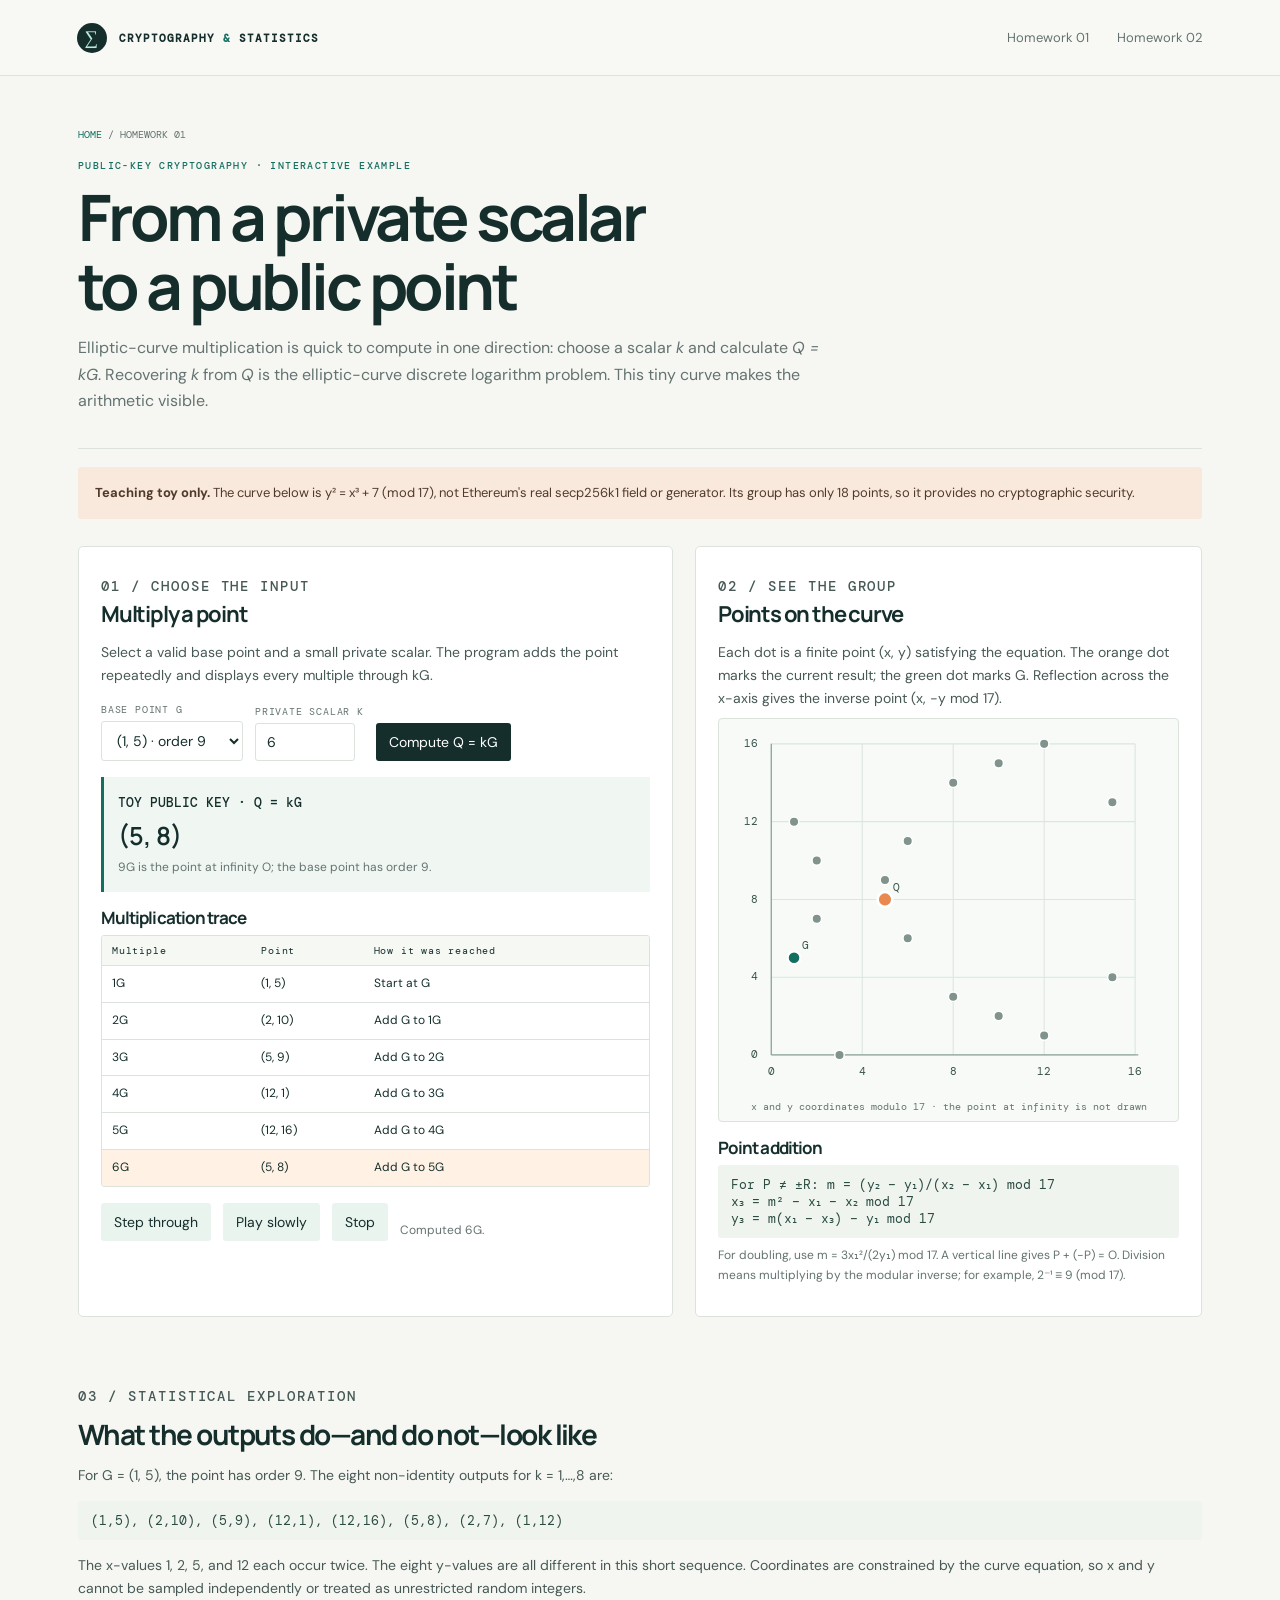
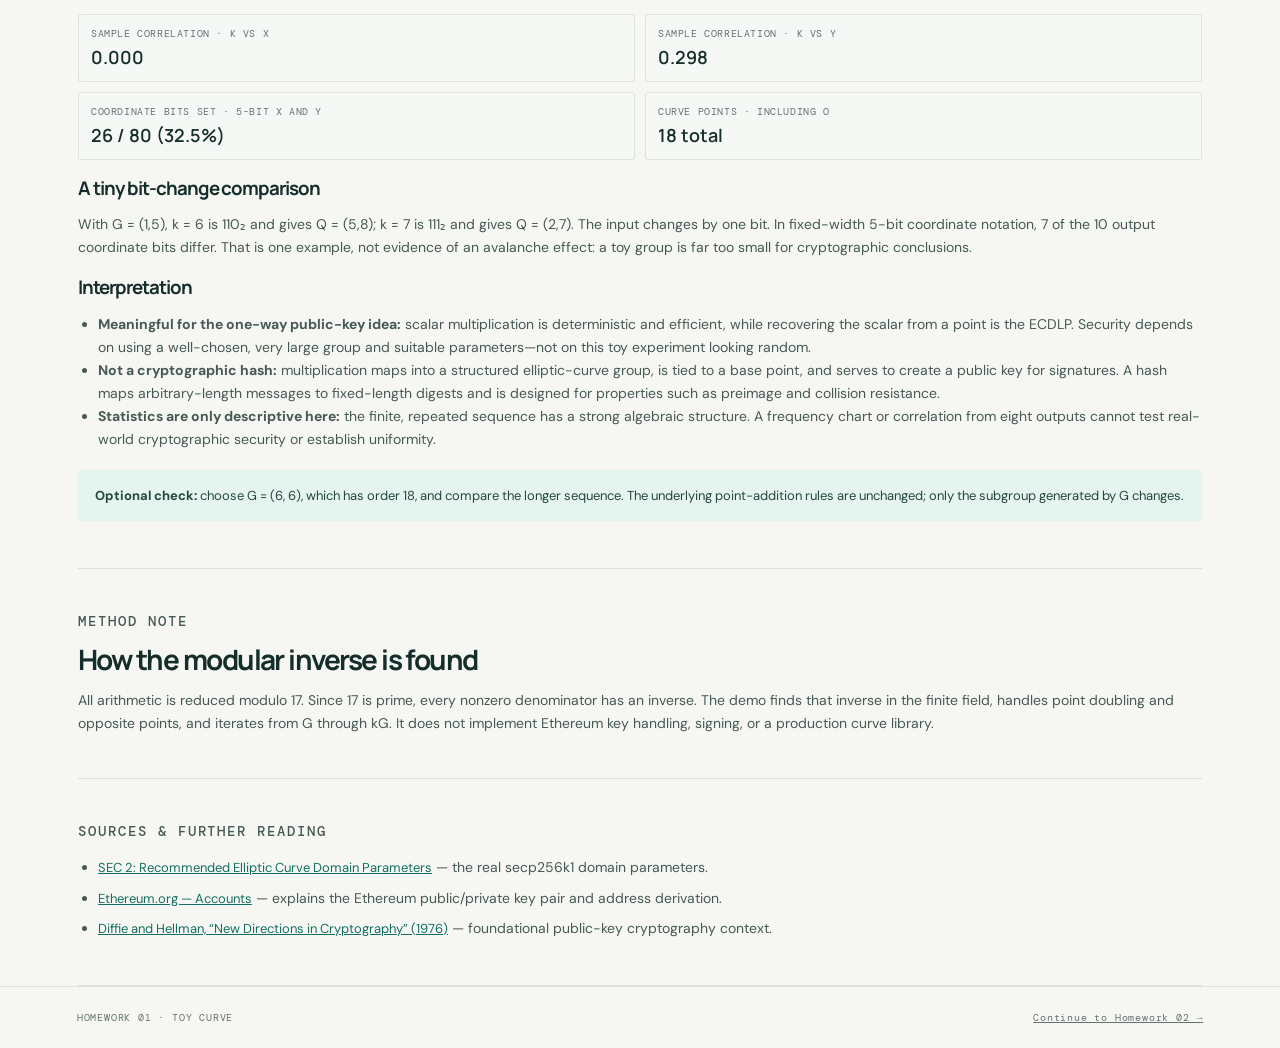
==== homework-1.html @ 8dbc4e48 "Add files via upload" ====
<!doctype html>
<html lang="en">
<head>
  <meta charset="utf-8"><meta name="viewport" content="width=device-width, initial-scale=1">
  <meta name="description" content="Interactive toy-curve elliptic scalar multiplication and a small statistical exploration.">
  <title>Homework 01 — Private Scalar to Public Point</title><link rel="stylesheet" href="styles.css">
</head>
<body>
  <header class="site-header"><a class="brand" href="index.html"><span class="brand-mark">∑</span><span>CRYPTOGRAPHY <i>&</i> STATISTICS</span></a><nav aria-label="Homework navigation"><a href="homework-1.html">Homework 01</a><a href="homework-2.html">Homework 02</a></nav></header>
  <main>
    <section class="page-intro"><div class="crumb"><a href="index.html">HOME</a> / HOMEWORK 01</div><p class="eyebrow">PUBLIC-KEY CRYPTOGRAPHY · INTERACTIVE EXAMPLE</p><h1>From a private scalar<br>to a public point</h1><p class="lead">Elliptic-curve multiplication is quick to compute in one direction: choose a scalar <em>k</em> and calculate <em>Q = kG</em>. Recovering <em>k</em> from <em>Q</em> is the elliptic-curve discrete logarithm problem. This tiny curve makes the arithmetic visible.</p></section>
    <div class="callout"><strong>Teaching toy only.</strong> The curve below is y² = x³ + 7 (mod 17), not Ethereum's real secp256k1 field or generator. Its group has only 18 points, so it provides no cryptographic security.</div>
    <section class="two-col" aria-label="Interactive elliptic-curve multiplication">
      <div class="panel"><p class="kicker">01 / CHOOSE THE INPUT</p><h2>Multiply a point</h2><p>Select a valid base point and a small private scalar. The program adds the point repeatedly and displays every multiple through kG.</p>
        <div class="controls"><div class="field"><label for="basepoint">Base point G</label><select id="basepoint"><option value="1,5" selected>(1, 5) · order 9</option><option value="6,6">(6, 6) · order 18</option></select></div><div class="field"><label for="scalar">Private scalar k</label><input id="scalar" type="number" min="1" max="17" value="6" inputmode="numeric"></div><button class="button-small" id="compute">Compute Q = kG</button></div>
        <div class="result-box" aria-live="polite"><strong>TOY PUBLIC KEY · Q = kG</strong><span class="big" id="publicKey">(5, 8)</span><span class="small-note" id="orderNote">For this base point, 9G is the point at infinity O.</span></div>
        <h3>Multiplication trace</h3><div class="table-wrap"><table class="data-table"><thead><tr><th>Multiple</th><th>Point</th><th>How it was reached</th></tr></thead><tbody id="trace"></tbody></table></div>
        <div class="controls"><button class="button-small secondary" id="step">Step through</button><button class="button-small secondary" id="play">Play slowly</button><button class="button-small secondary" id="stop" disabled>Stop</button><span class="small-note" id="animationStatus" aria-live="polite">Ready.</span></div>
      </div>
      <div class="panel"><p class="kicker">02 / SEE THE GROUP</p><h2>Points on the curve</h2><p>Each dot is a finite point (x, y) satisfying the equation. The orange dot marks the current result; the green dot marks G. Reflection across the x-axis gives the inverse point (x, −y mod 17).</p><div class="curve-wrap"><svg id="curvePlot" viewBox="0 0 420 350" role="img" aria-label="Scatter plot of points on the toy elliptic curve"></svg><div class="curve-caption">x and y coordinates modulo 17 · the point at infinity is not drawn</div></div><h3>Point addition</h3><div class="formula">For P ≠ ±R: m = (y₂ − y₁)/(x₂ − x₁) mod 17<br>x₃ = m² − x₁ − x₂ mod 17<br>y₃ = m(x₁ − x₃) − y₁ mod 17</div><p class="small-note">For doubling, use m = 3x₁²/(2y₁) mod 17. A vertical line gives P + (−P) = O. Division means multiplying by the modular inverse; for example, 2⁻¹ ≡ 9 (mod 17).</p></div>
    </section>
    <section class="section"><p class="kicker">03 / STATISTICAL EXPLORATION</p><h2>What the outputs do—and do not—look like</h2><p>For G = (1, 5), the point has order 9. The eight non-identity outputs for k = 1,…,8 are:</p><div class="formula">(1,5), (2,10), (5,9), (12,1), (12,16), (5,8), (2,7), (1,12)</div><p>The x-values 1, 2, 5, and 12 each occur twice. The eight y-values are all different in this short sequence. Coordinates are constrained by the curve equation, so x and y cannot be sampled independently or treated as unrestricted random integers.</p>
      <div class="stat-grid"><div class="stat-card"><span>Sample correlation · k vs x</span><strong>0.000</strong></div><div class="stat-card"><span>Sample correlation · k vs y</span><strong>0.298</strong></div><div class="stat-card"><span>Coordinate bits set · 5-bit x and y</span><strong>26 / 80 (32.5%)</strong></div><div class="stat-card"><span>Curve points · including O</span><strong>18 total</strong></div></div>
      <h3>A tiny bit-change comparison</h3><p>With G = (1,5), k = 6 is 110₂ and gives Q = (5,8); k = 7 is 111₂ and gives Q = (2,7). The input changes by one bit. In fixed-width 5-bit coordinate notation, 7 of the 10 output coordinate bits differ. That is one example, not evidence of an avalanche effect: a toy group is far too small for cryptographic conclusions.</p>
      <h3>Interpretation</h3><ul><li><strong>Meaningful for the one-way public-key idea:</strong> scalar multiplication is deterministic and efficient, while recovering the scalar from a point is the ECDLP. Security depends on using a well-chosen, very large group and suitable parameters—not on this toy experiment looking random.</li><li><strong>Not a cryptographic hash:</strong> multiplication maps into a structured elliptic-curve group, is tied to a base point, and serves to create a public key for signatures. A hash maps arbitrary-length messages to fixed-length digests and is designed for properties such as preimage and collision resistance.</li><li><strong>Statistics are only descriptive here:</strong> the finite, repeated sequence has a strong algebraic structure. A frequency chart or correlation from eight outputs cannot test real-world cryptographic security or establish uniformity.</li></ul>
      <div class="callout teal"><strong>Optional check:</strong> choose G = (6, 6), which has order 18, and compare the longer sequence. The underlying point-addition rules are unchanged; only the subgroup generated by G changes.</div>
    </section>
    <section class="section"><p class="kicker">METHOD NOTE</p><h2>How the modular inverse is found</h2><p>All arithmetic is reduced modulo 17. Since 17 is prime, every nonzero denominator has an inverse. The demo finds that inverse in the finite field, handles point doubling and opposite points, and iterates from G through kG. It does not implement Ethereum key handling, signing, or a production curve library.</p></section>
    <section class="section source-list"><p class="kicker">SOURCES & FURTHER READING</p><ul><li><a href="https://www.secg.org/sec2-v2.pdf" target="_blank" rel="noreferrer">SEC 2: Recommended Elliptic Curve Domain Parameters</a> — the real secp256k1 domain parameters.</li><li><a href="https://ethereum.org/en/developers/docs/accounts/" target="_blank" rel="noreferrer">Ethereum.org — Accounts</a> — explains the Ethereum public/private key pair and address derivation.</li><li><a href="https://doi.org/10.1145/359340.359342" target="_blank" rel="noreferrer">Diffie and Hellman, “New Directions in Cryptography” (1976)</a> — foundational public-key cryptography context.</li></ul></section>
  </main>
  <footer><span>HOMEWORK 01 · TOY CURVE</span><a href="homework-2.html">Continue to Homework 02 →</a></footer>
  <script src="homework-1.js"></script>
</body>
</html>
---- styles.css ----
@import url('https://fonts.googleapis.com/css2?family=DM+Mono:wght@400;500&family=DM+Sans:wght@400;500;600;700&family=Manrope:wght@400;500;600;700;800&display=swap');
:root{--ink:#152e2c;--muted:#647371;--paper:#f6f7f2;--white:#fff;--line:#dce3dc;--teal:#b9ece0;--teal-deep:#156f61;--orange:#f4b889;--plum:#b0a2cc;--mono:'DM Mono',monospace;--sans:'DM Sans',sans-serif;--display:'Manrope',sans-serif}*{box-sizing:border-box}html{scroll-behavior:smooth}body{margin:0;background:var(--paper);color:var(--ink);font:16px/1.65 var(--sans)}a{color:inherit}.site-header{height:76px;padding:0 clamp(22px,6vw,92px);display:flex;align-items:center;justify-content:space-between;border-bottom:1px solid var(--line);background:#f8f9f5}.brand{text-decoration:none;display:flex;gap:12px;align-items:center;font:600 11px var(--mono);letter-spacing:.09em}.brand i{color:var(--teal-deep);font-style:normal}.brand-mark{display:grid;place-items:center;background:var(--ink);color:var(--teal);width:30px;height:30px;border-radius:50%;font:500 19px Georgia}.site-header nav{display:flex;gap:28px}.site-header nav a,.text-link{font-size:13px;text-decoration:none;color:var(--muted)}.site-header nav a:hover,.text-link:hover{color:var(--teal-deep)}main{max-width:1180px;margin:0 auto;padding:0 28px}.hero{position:relative;min-height:480px;display:grid;grid-template-columns:1fr .9fr;align-items:center;gap:32px;padding:70px 0 65px}.eyebrow,.card-number,.kicker,.micro-label{font:500 10px var(--mono);letter-spacing:.14em;color:var(--teal-deep)}h1,h2,h3{font-family:var(--display);letter-spacing:-.055em;line-height:1.08;margin:0}h1{font-size:clamp(50px,7vw,84px);font-weight:700}.hero h1 span{color:var(--teal-deep)}.lead{max-width:590px;color:var(--muted);font-size:18px;margin:23px 0 30px}.hero-links{display:flex;align-items:center;gap:22px}.button{display:inline-flex;align-items:center;gap:16px;padding:13px 18px;text-decoration:none;font-size:13px;font-weight:600}.button-dark{background:var(--ink);color:white;border-radius:3px}.button-dark span{font-size:17px;color:var(--teal)}.hero-art{height:340px;position:relative;display:grid;place-items:center}.orbit{position:absolute;border:1px solid #afc7be;border-radius:50%;transform:rotate(-28deg)}.orbit-a{width:325px;height:145px}.orbit-b{width:325px;height:145px;transform:rotate(32deg)}.orbit-c{width:240px;height:240px;border-color:#e1b793}.hero-art:before{content:'';position:absolute;width:190px;height:190px;border-radius:50%;background:#e2f4ed}.hero-art:after{content:'';position:absolute;width:100px;height:100px;border-radius:50%;background:var(--ink)}.art-dot{position:absolute;z-index:2;width:13px;height:13px;border-radius:50%;background:var(--orange);border:3px solid var(--paper)}.dot-one{top:45px;left:56%}.dot-two{bottom:67px;left:21%;background:var(--teal-deep)}.dot-three{right:12%;top:57%;background:var(--plum)}.art-label{position:absolute;z-index:3;font:11px var(--mono);background:var(--paper);padding:2px 6px}.label-one{top:40px;left:28%}.label-two{right:8%;top:25%}.label-three{bottom:20px;right:26%}.home-cards{display:grid;grid-template-columns:1fr 1fr;gap:18px}.home-card{display:block;padding:28px 30px 25px;min-height:258px;text-decoration:none;border-radius:5px;transition:transform .2s}.home-card:hover{transform:translateY(-3px)}.card-teal{background:var(--teal)}.card-orange{background:#f9dfca}.home-card h2{font-size:30px;margin:24px 0 13px}.home-card p{max-width:490px;color:#425955;font-size:14px;margin:0 0 18px}.home-card .card-cta{font-size:12px;font-weight:700}.card-cta b{margin-left:9px}.closing-note{display:flex;align-items:center;gap:13px;padding:23px 0;color:var(--muted);font-size:12px}.note-icon{font-size:17px;color:var(--teal-deep)}footer{border-top:1px solid var(--line);display:flex;justify-content:space-between;padding:24px clamp(22px,6vw,92px);font:10px var(--mono);letter-spacing:.08em;color:var(--muted)}
.page-intro{padding:52px 0 34px;border-bottom:1px solid var(--line)}.page-intro h1{font-size:clamp(38px,5.6vw,64px);margin:10px 0 15px}.page-intro .lead{margin:0;max-width:760px;font-size:16px}.crumb{font:10px var(--mono);color:var(--muted);margin-bottom:18px}.crumb a{color:var(--teal-deep);text-decoration:none}.two-col{display:grid;grid-template-columns:minmax(0,1.08fr) minmax(300px,.92fr);gap:22px;margin:27px 0}.panel{background:var(--white);border:1px solid var(--line);border-radius:5px;padding:22px}.panel h2{font-size:22px;margin:2px 0 14px}.panel h3{font-size:17px;margin:17px 0 8px}.panel p{margin:8px 0;color:#475956;font-size:14px}.controls{display:flex;flex-wrap:wrap;align-items:end;gap:12px;margin:16px 0}.field{display:grid;gap:5px}.field label{font:10px var(--mono);letter-spacing:.08em;text-transform:uppercase;color:var(--muted)}input,select,button{font:14px var(--sans)}input,select{border:1px solid var(--line);background:#fff;padding:9px 11px;border-radius:3px;color:var(--ink)}input[type=number]{width:100px}.button-small{border:0;border-radius:3px;padding:10px 13px;background:var(--ink);color:white;cursor:pointer}.button-small.secondary{background:#e9f4ef;color:var(--ink)}.result-box{background:#f0f7f3;border-left:3px solid var(--teal-deep);padding:12px 14px;margin:14px 0}.result-box strong{font:500 13px var(--mono)}.result-box .big{display:block;font:600 25px var(--display);margin-top:3px}.curve-wrap{background:#f7faf6;border:1px solid var(--line);border-radius:4px;padding:8px}.curve-wrap svg{display:block;width:100%;height:auto}.curve-grid{stroke:#dce5de;stroke-width:1}.curve-axis{stroke:#8da39b;stroke-width:1.2}.curve-point{fill:#81938d;stroke:#fff;stroke-width:1.4}.curve-base{fill:var(--teal-deep);stroke:white;stroke-width:2}.curve-current{fill:#e98950;stroke:white;stroke-width:2.5}.curve-label{font:10px var(--mono);fill:#38524c}.curve-caption{font:10px var(--mono);color:var(--muted);text-align:center;padding:4px 0 0}.table-wrap{overflow:auto;max-height:260px;border:1px solid var(--line);border-radius:3px}.data-table{width:100%;border-collapse:collapse;font-size:12px}.data-table th,.data-table td{text-align:left;padding:8px 10px;border-bottom:1px solid var(--line);white-space:nowrap}.data-table th{font:10px var(--mono);letter-spacing:.08em;background:#f6f8f4;position:sticky;top:0}.data-table tr:last-child td{border-bottom:0}.data-table tr.active td{background:#fff1e4}.stat-grid{display:grid;grid-template-columns:repeat(2,minmax(0,1fr));gap:10px}.stat-card{background:#f5f8f4;border:1px solid var(--line);padding:12px;border-radius:3px}.stat-card span{display:block;color:var(--muted);font:10px var(--mono);text-transform:uppercase;letter-spacing:.06em}.stat-card strong{display:block;font:600 18px var(--display);margin-top:5px}.callout{padding:15px 17px;background:#f9e9dc;border-radius:3px;margin:18px 0;color:#513a2b;font-size:13px}.callout.teal{background:#e5f4ee;color:#24483e}.section{padding:29px 0;border-bottom:1px solid var(--line)}.section h2{font-size:28px;margin:0 0 15px}.section h3{margin:18px 0 7px}.section p,.section li{font-size:14px;color:#475956}.section ul{padding-left:20px}.formula{font:13px var(--mono);padding:11px 13px;background:#eff4ef;border-radius:3px;overflow-wrap:anywhere;color:#294b41}.timeline{display:grid;grid-template-columns:repeat(4,1fr);gap:12px;margin-top:17px}.time-item{padding:13px;border-top:2px solid var(--teal-deep);background:#fff}.time-item b{font:500 11px var(--mono);color:var(--teal-deep)}.time-item p{font-size:12px;margin:5px 0 0}.pipeline{display:flex;flex-wrap:wrap;align-items:stretch;gap:7px;margin:19px 0}.pipe-step{min-width:105px;flex:1;padding:12px;background:#eaf4ef;border-radius:3px}.pipe-step:nth-child(4n+2){background:#f8e7d9}.pipe-step b{display:block;font-size:12px}.pipe-step small{display:block;color:var(--muted);font-size:10px;margin-top:3px}.pipe-arrow{align-self:center;color:#8b9d96}.source-list a{font-size:13px;color:var(--teal-deep);overflow-wrap:anywhere}.source-list li{margin:7px 0}.small-note{font-size:12px!important;color:var(--muted)!important}.tag{display:inline-block;padding:4px 8px;background:#ebf2ed;border-radius:20px;font:10px var(--mono);color:var(--teal-deep);margin-right:5px}.visually-hidden{position:absolute;width:1px;height:1px;padding:0;margin:-1px;overflow:hidden;clip:rect(0,0,0,0);white-space:nowrap;border:0}
@media(max-width:760px){.site-header{height:auto;min-height:66px;padding:13px 18px}.site-header nav{gap:12px}.brand{font-size:9px;gap:7px}.hero{grid-template-columns:1fr;padding:47px 0 28px;gap:0}.hero-art{height:220px;grid-row:1;margin-bottom:6px}.hero-art:before{width:130px;height:130px}.hero-art:after{width:66px;height:66px}.orbit-a,.orbit-b{width:260px;height:112px}.orbit-c{width:190px;height:190px}.home-cards,.two-col{grid-template-columns:1fr}.home-card{min-height:unset}.timeline{grid-template-columns:repeat(2,1fr)}footer{gap:10px;flex-wrap:wrap}main{padding:0 18px}.page-intro{padding-top:36px}.stat-grid{grid-template-columns:1fr 1fr}}
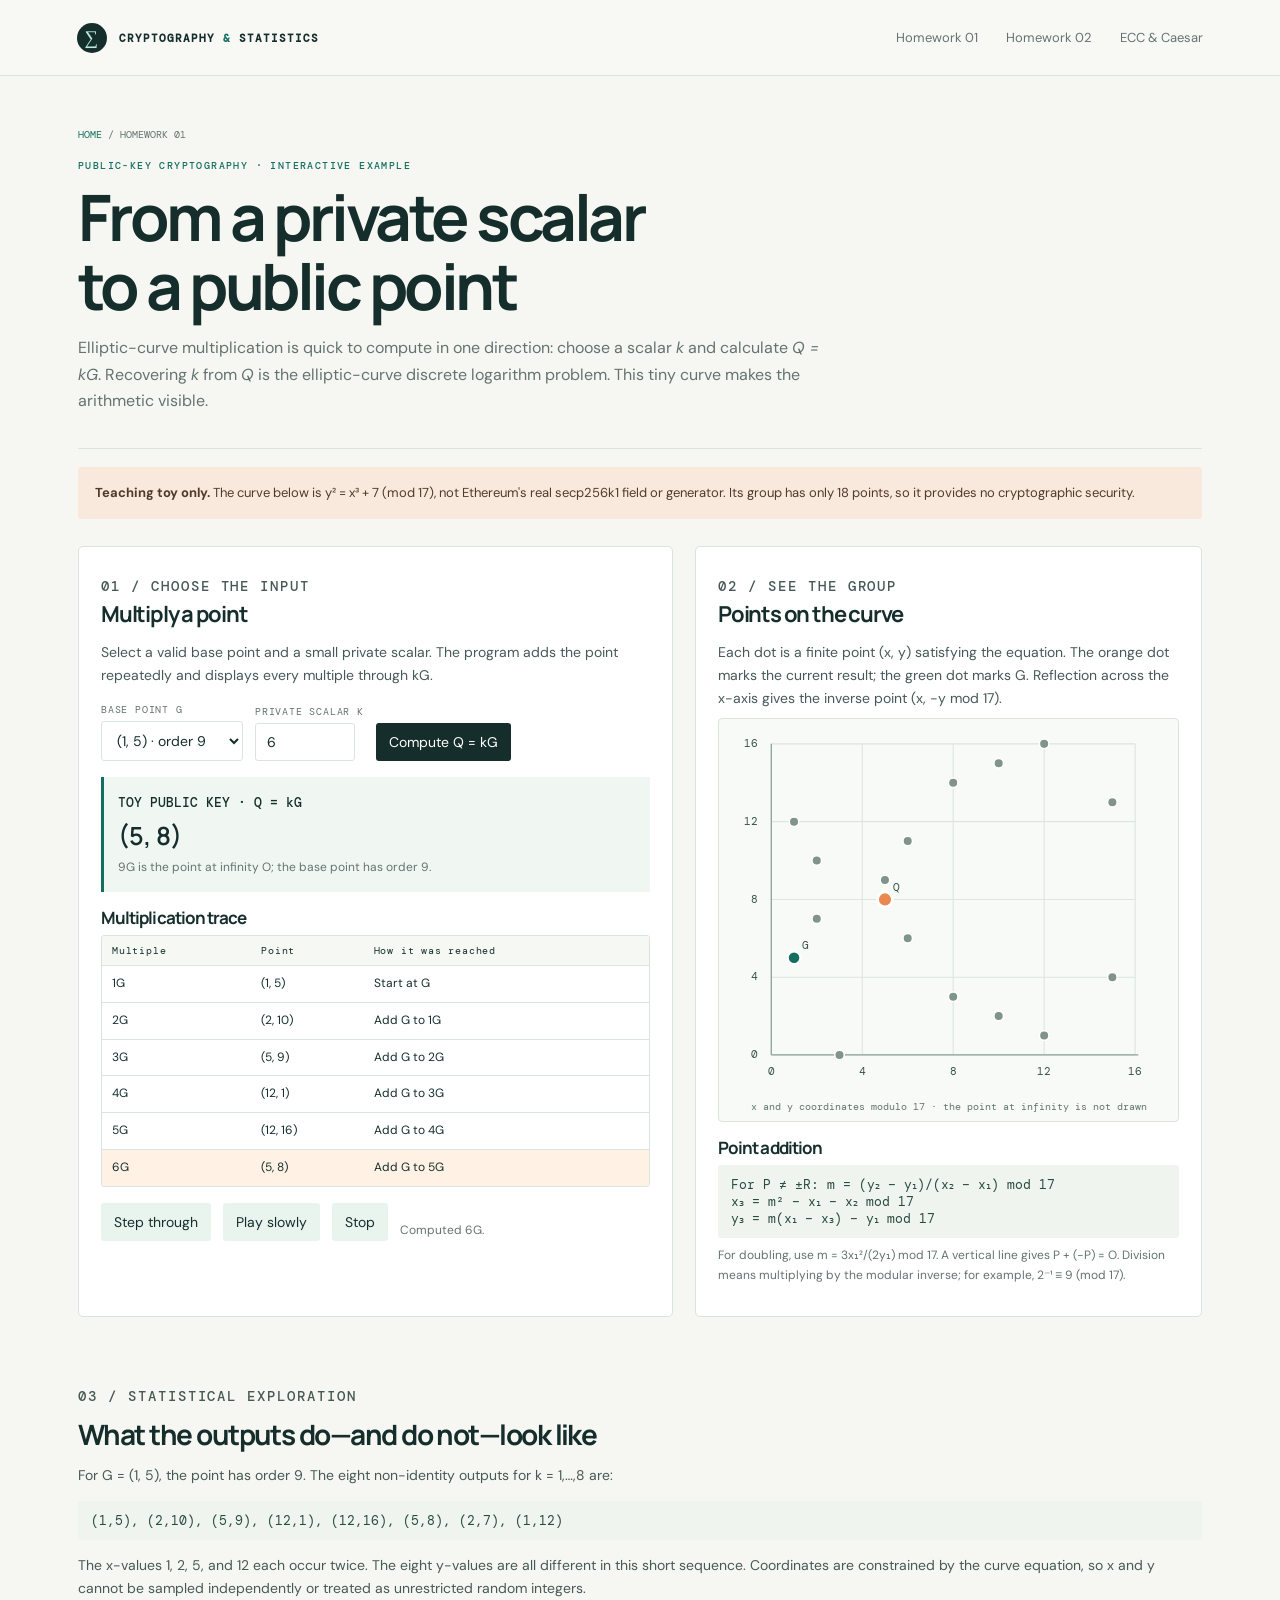
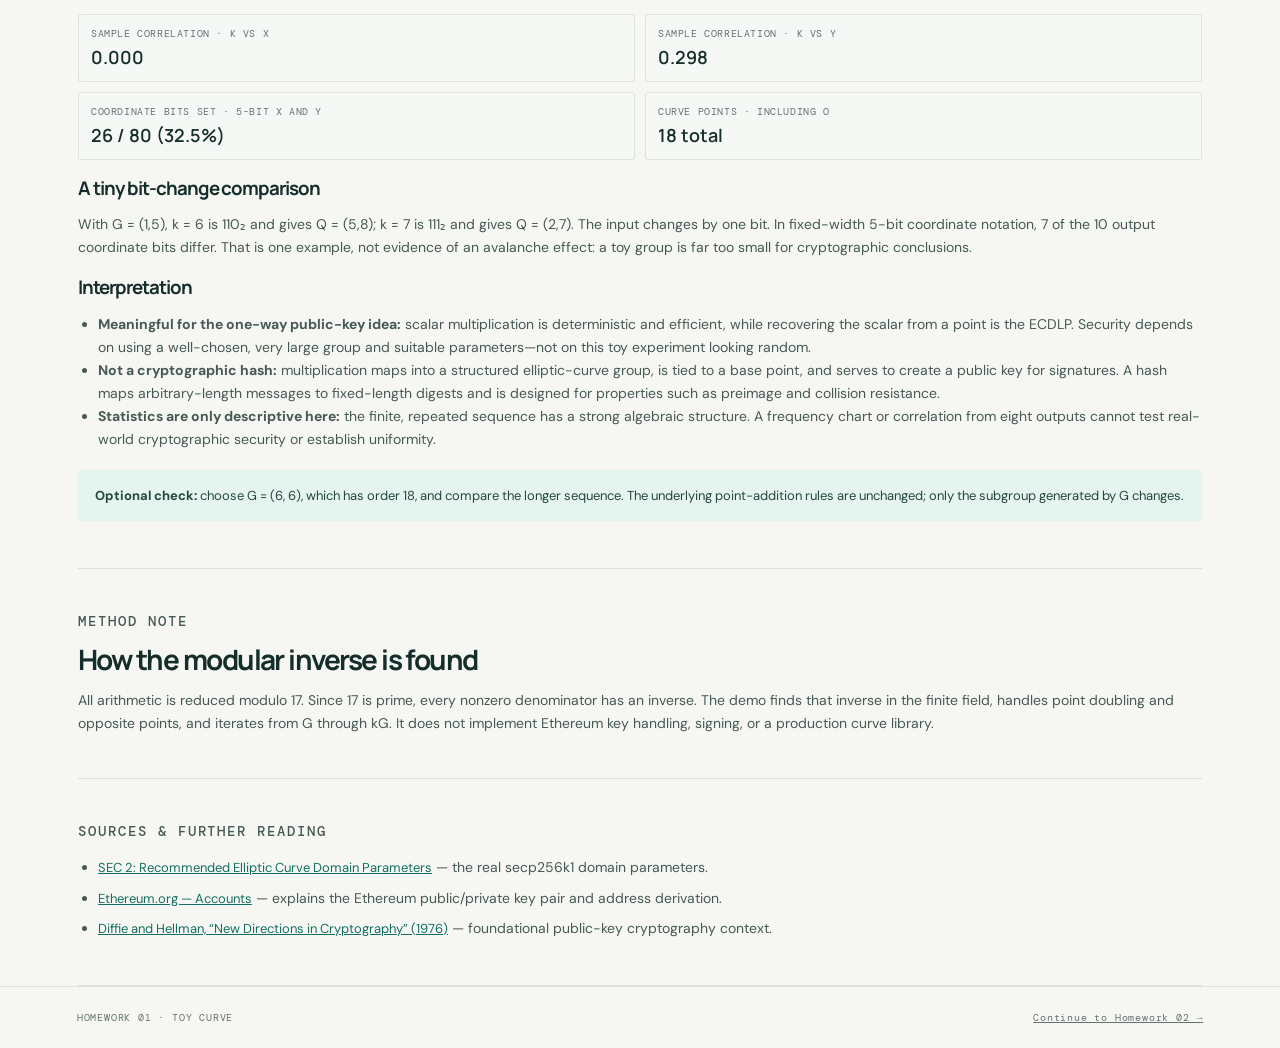
==== commit 291eefc8: "Add Homework 3 cryptanalysis lab" ====
--- a/homework-1.html
+++ b/homework-1.html
@@ -6,7 +6,7 @@
   <title>Homework 01 — Private Scalar to Public Point</title><link rel="stylesheet" href="styles.css">
 </head>
 <body>
-  <header class="site-header"><a class="brand" href="index.html"><span class="brand-mark">∑</span><span>CRYPTOGRAPHY <i>&</i> STATISTICS</span></a><nav aria-label="Homework navigation"><a href="homework-1.html">Homework 01</a><a href="homework-2.html">Homework 02</a></nav></header>
+  <header class="site-header"><a class="brand" href="index.html"><span class="brand-mark">∑</span><span>CRYPTOGRAPHY <i>&</i> STATISTICS</span></a><nav aria-label="Homework navigation"><a href="homework-1.html">Homework 01</a><a href="homework-2.html">Homework 02</a><a href="homework-3.html">ECC &amp; Caesar</a></nav></header>
   <main>
     <section class="page-intro"><div class="crumb"><a href="index.html">HOME</a> / HOMEWORK 01</div><p class="eyebrow">PUBLIC-KEY CRYPTOGRAPHY · INTERACTIVE EXAMPLE</p><h1>From a private scalar<br>to a public point</h1><p class="lead">Elliptic-curve multiplication is quick to compute in one direction: choose a scalar <em>k</em> and calculate <em>Q = kG</em>. Recovering <em>k</em> from <em>Q</em> is the elliptic-curve discrete logarithm problem. This tiny curve makes the arithmetic visible.</p></section>
     <div class="callout"><strong>Teaching toy only.</strong> The curve below is y² = x³ + 7 (mod 17), not Ethereum's real secp256k1 field or generator. Its group has only 18 points, so it provides no cryptographic security.</div>
--- a/styles.css
+++ b/styles.css
@@ -2,3 +2,6 @@
 :root{--ink:#152e2c;--muted:#647371;--paper:#f6f7f2;--white:#fff;--line:#dce3dc;--teal:#b9ece0;--teal-deep:#156f61;--orange:#f4b889;--plum:#b0a2cc;--mono:'DM Mono',monospace;--sans:'DM Sans',sans-serif;--display:'Manrope',sans-serif}*{box-sizing:border-box}html{scroll-behavior:smooth}body{margin:0;background:var(--paper);color:var(--ink);font:16px/1.65 var(--sans)}a{color:inherit}.site-header{height:76px;padding:0 clamp(22px,6vw,92px);display:flex;align-items:center;justify-content:space-between;border-bottom:1px solid var(--line);background:#f8f9f5}.brand{text-decoration:none;display:flex;gap:12px;align-items:center;font:600 11px var(--mono);letter-spacing:.09em}.brand i{color:var(--teal-deep);font-style:normal}.brand-mark{display:grid;place-items:center;background:var(--ink);color:var(--teal);width:30px;height:30px;border-radius:50%;font:500 19px Georgia}.site-header nav{display:flex;gap:28px}.site-header nav a,.text-link{font-size:13px;text-decoration:none;color:var(--muted)}.site-header nav a:hover,.text-link:hover{color:var(--teal-deep)}main{max-width:1180px;margin:0 auto;padding:0 28px}.hero{position:relative;min-height:480px;display:grid;grid-template-columns:1fr .9fr;align-items:center;gap:32px;padding:70px 0 65px}.eyebrow,.card-number,.kicker,.micro-label{font:500 10px var(--mono);letter-spacing:.14em;color:var(--teal-deep)}h1,h2,h3{font-family:var(--display);letter-spacing:-.055em;line-height:1.08;margin:0}h1{font-size:clamp(50px,7vw,84px);font-weight:700}.hero h1 span{color:var(--teal-deep)}.lead{max-width:590px;color:var(--muted);font-size:18px;margin:23px 0 30px}.hero-links{display:flex;align-items:center;gap:22px}.button{display:inline-flex;align-items:center;gap:16px;padding:13px 18px;text-decoration:none;font-size:13px;font-weight:600}.button-dark{background:var(--ink);color:white;border-radius:3px}.button-dark span{font-size:17px;color:var(--teal)}.hero-art{height:340px;position:relative;display:grid;place-items:center}.orbit{position:absolute;border:1px solid #afc7be;border-radius:50%;transform:rotate(-28deg)}.orbit-a{width:325px;height:145px}.orbit-b{width:325px;height:145px;transform:rotate(32deg)}.orbit-c{width:240px;height:240px;border-color:#e1b793}.hero-art:before{content:'';position:absolute;width:190px;height:190px;border-radius:50%;background:#e2f4ed}.hero-art:after{content:'';position:absolute;width:100px;height:100px;border-radius:50%;background:var(--ink)}.art-dot{position:absolute;z-index:2;width:13px;height:13px;border-radius:50%;background:var(--orange);border:3px solid var(--paper)}.dot-one{top:45px;left:56%}.dot-two{bottom:67px;left:21%;background:var(--teal-deep)}.dot-three{right:12%;top:57%;background:var(--plum)}.art-label{position:absolute;z-index:3;font:11px var(--mono);background:var(--paper);padding:2px 6px}.label-one{top:40px;left:28%}.label-two{right:8%;top:25%}.label-three{bottom:20px;right:26%}.home-cards{display:grid;grid-template-columns:1fr 1fr;gap:18px}.home-card{display:block;padding:28px 30px 25px;min-height:258px;text-decoration:none;border-radius:5px;transition:transform .2s}.home-card:hover{transform:translateY(-3px)}.card-teal{background:var(--teal)}.card-orange{background:#f9dfca}.home-card h2{font-size:30px;margin:24px 0 13px}.home-card p{max-width:490px;color:#425955;font-size:14px;margin:0 0 18px}.home-card .card-cta{font-size:12px;font-weight:700}.card-cta b{margin-left:9px}.closing-note{display:flex;align-items:center;gap:13px;padding:23px 0;color:var(--muted);font-size:12px}.note-icon{font-size:17px;color:var(--teal-deep)}footer{border-top:1px solid var(--line);display:flex;justify-content:space-between;padding:24px clamp(22px,6vw,92px);font:10px var(--mono);letter-spacing:.08em;color:var(--muted)}
 .page-intro{padding:52px 0 34px;border-bottom:1px solid var(--line)}.page-intro h1{font-size:clamp(38px,5.6vw,64px);margin:10px 0 15px}.page-intro .lead{margin:0;max-width:760px;font-size:16px}.crumb{font:10px var(--mono);color:var(--muted);margin-bottom:18px}.crumb a{color:var(--teal-deep);text-decoration:none}.two-col{display:grid;grid-template-columns:minmax(0,1.08fr) minmax(300px,.92fr);gap:22px;margin:27px 0}.panel{background:var(--white);border:1px solid var(--line);border-radius:5px;padding:22px}.panel h2{font-size:22px;margin:2px 0 14px}.panel h3{font-size:17px;margin:17px 0 8px}.panel p{margin:8px 0;color:#475956;font-size:14px}.controls{display:flex;flex-wrap:wrap;align-items:end;gap:12px;margin:16px 0}.field{display:grid;gap:5px}.field label{font:10px var(--mono);letter-spacing:.08em;text-transform:uppercase;color:var(--muted)}input,select,button{font:14px var(--sans)}input,select{border:1px solid var(--line);background:#fff;padding:9px 11px;border-radius:3px;color:var(--ink)}input[type=number]{width:100px}.button-small{border:0;border-radius:3px;padding:10px 13px;background:var(--ink);color:white;cursor:pointer}.button-small.secondary{background:#e9f4ef;color:var(--ink)}.result-box{background:#f0f7f3;border-left:3px solid var(--teal-deep);padding:12px 14px;margin:14px 0}.result-box strong{font:500 13px var(--mono)}.result-box .big{display:block;font:600 25px var(--display);margin-top:3px}.curve-wrap{background:#f7faf6;border:1px solid var(--line);border-radius:4px;padding:8px}.curve-wrap svg{display:block;width:100%;height:auto}.curve-grid{stroke:#dce5de;stroke-width:1}.curve-axis{stroke:#8da39b;stroke-width:1.2}.curve-point{fill:#81938d;stroke:#fff;stroke-width:1.4}.curve-base{fill:var(--teal-deep);stroke:white;stroke-width:2}.curve-current{fill:#e98950;stroke:white;stroke-width:2.5}.curve-label{font:10px var(--mono);fill:#38524c}.curve-caption{font:10px var(--mono);color:var(--muted);text-align:center;padding:4px 0 0}.table-wrap{overflow:auto;max-height:260px;border:1px solid var(--line);border-radius:3px}.data-table{width:100%;border-collapse:collapse;font-size:12px}.data-table th,.data-table td{text-align:left;padding:8px 10px;border-bottom:1px solid var(--line);white-space:nowrap}.data-table th{font:10px var(--mono);letter-spacing:.08em;background:#f6f8f4;position:sticky;top:0}.data-table tr:last-child td{border-bottom:0}.data-table tr.active td{background:#fff1e4}.stat-grid{display:grid;grid-template-columns:repeat(2,minmax(0,1fr));gap:10px}.stat-card{background:#f5f8f4;border:1px solid var(--line);padding:12px;border-radius:3px}.stat-card span{display:block;color:var(--muted);font:10px var(--mono);text-transform:uppercase;letter-spacing:.06em}.stat-card strong{display:block;font:600 18px var(--display);margin-top:5px}.callout{padding:15px 17px;background:#f9e9dc;border-radius:3px;margin:18px 0;color:#513a2b;font-size:13px}.callout.teal{background:#e5f4ee;color:#24483e}.section{padding:29px 0;border-bottom:1px solid var(--line)}.section h2{font-size:28px;margin:0 0 15px}.section h3{margin:18px 0 7px}.section p,.section li{font-size:14px;color:#475956}.section ul{padding-left:20px}.formula{font:13px var(--mono);padding:11px 13px;background:#eff4ef;border-radius:3px;overflow-wrap:anywhere;color:#294b41}.timeline{display:grid;grid-template-columns:repeat(4,1fr);gap:12px;margin-top:17px}.time-item{padding:13px;border-top:2px solid var(--teal-deep);background:#fff}.time-item b{font:500 11px var(--mono);color:var(--teal-deep)}.time-item p{font-size:12px;margin:5px 0 0}.pipeline{display:flex;flex-wrap:wrap;align-items:stretch;gap:7px;margin:19px 0}.pipe-step{min-width:105px;flex:1;padding:12px;background:#eaf4ef;border-radius:3px}.pipe-step:nth-child(4n+2){background:#f8e7d9}.pipe-step b{display:block;font-size:12px}.pipe-step small{display:block;color:var(--muted);font-size:10px;margin-top:3px}.pipe-arrow{align-self:center;color:#8b9d96}.source-list a{font-size:13px;color:var(--teal-deep);overflow-wrap:anywhere}.source-list li{margin:7px 0}.small-note{font-size:12px!important;color:var(--muted)!important}.tag{display:inline-block;padding:4px 8px;background:#ebf2ed;border-radius:20px;font:10px var(--mono);color:var(--teal-deep);margin-right:5px}.visually-hidden{position:absolute;width:1px;height:1px;padding:0;margin:-1px;overflow:hidden;clip:rect(0,0,0,0);white-space:nowrap;border:0}
 @media(max-width:760px){.site-header{height:auto;min-height:66px;padding:13px 18px}.site-header nav{gap:12px}.brand{font-size:9px;gap:7px}.hero{grid-template-columns:1fr;padding:47px 0 28px;gap:0}.hero-art{height:220px;grid-row:1;margin-bottom:6px}.hero-art:before{width:130px;height:130px}.hero-art:after{width:66px;height:66px}.orbit-a,.orbit-b{width:260px;height:112px}.orbit-c{width:190px;height:190px}.home-cards,.two-col{grid-template-columns:1fr}.home-card{min-height:unset}.timeline{grid-template-columns:repeat(2,1fr)}footer{gap:10px;flex-wrap:wrap}main{padding:0 18px}.page-intro{padding-top:36px}.stat-grid{grid-template-columns:1fr 1fr}}
+.home-cards{grid-template-columns:repeat(3,minmax(0,1fr))}.card-plum{background:#e7e0f0}.card-plum .card-number{color:#665586}
+@media(max-width:980px){.home-cards{grid-template-columns:repeat(2,minmax(0,1fr))}}
+@media(max-width:760px){.home-cards{grid-template-columns:1fr}}
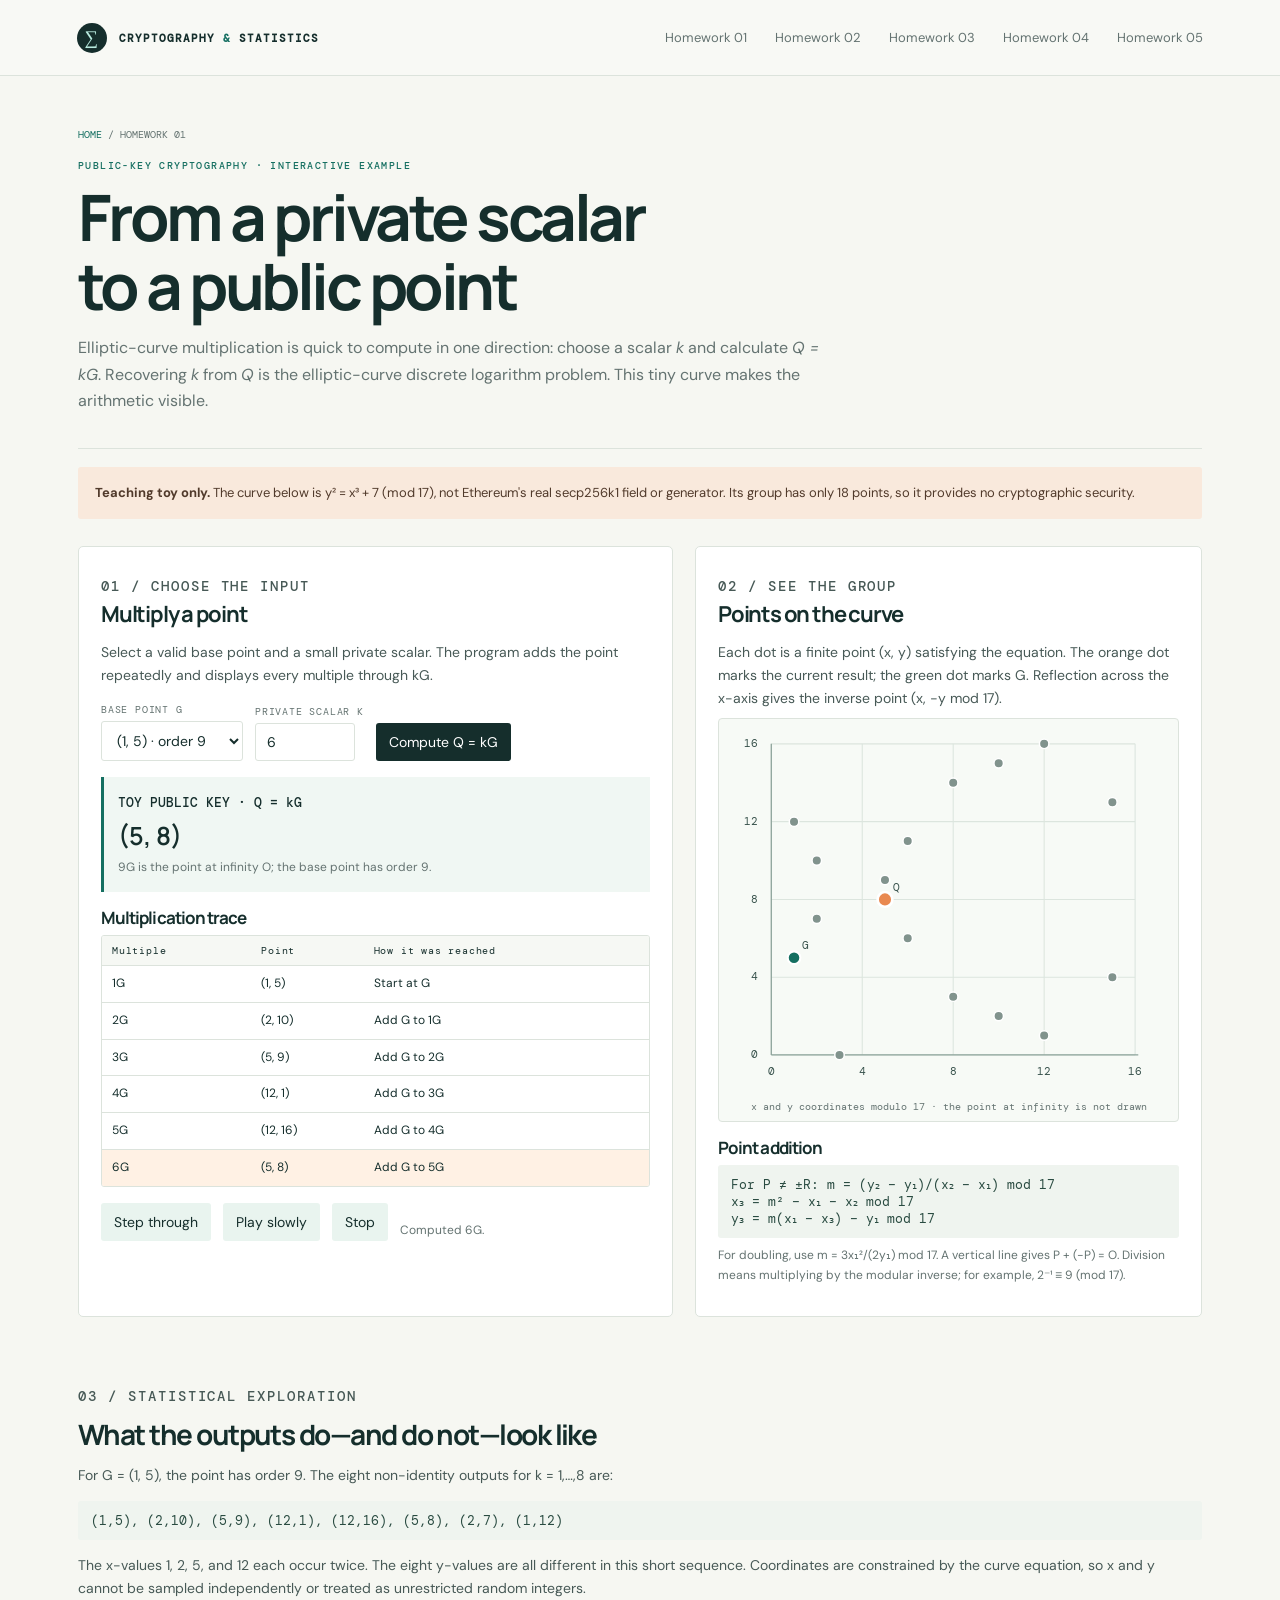
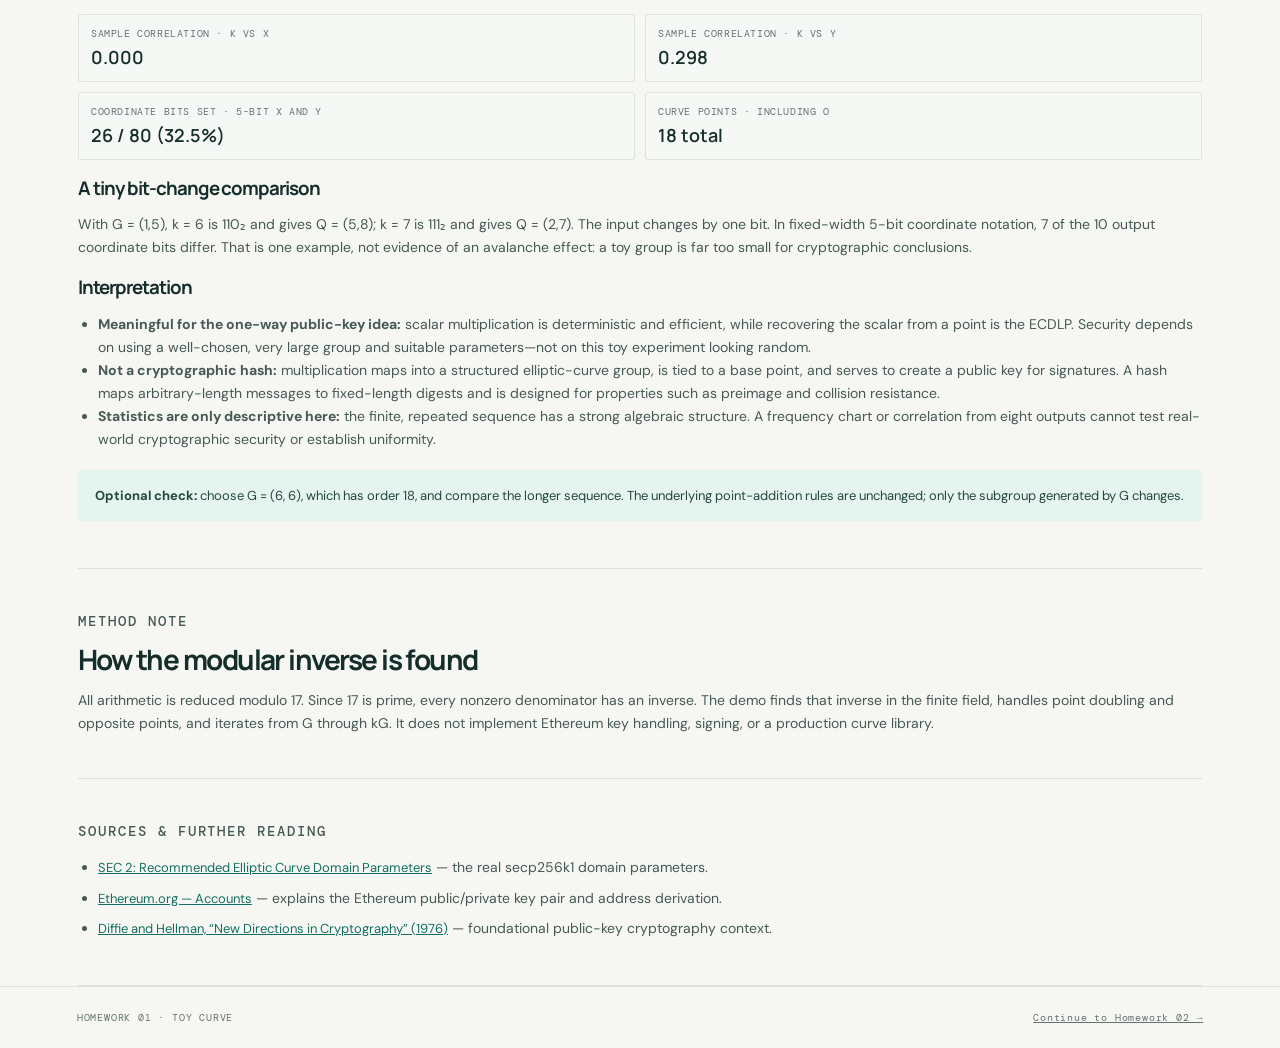
==== commit ef213f96: "Add Homework 5 Welford sampling lab" ====
--- a/homework-1.html
+++ b/homework-1.html
@@ -6,7 +6,7 @@
   <title>Homework 01 — Private Scalar to Public Point</title><link rel="stylesheet" href="styles.css">
 </head>
 <body>
-  <header class="site-header"><a class="brand" href="index.html"><span class="brand-mark">∑</span><span>CRYPTOGRAPHY <i>&</i> STATISTICS</span></a><nav aria-label="Homework navigation"><a href="homework-1.html">Homework 01</a><a href="homework-2.html">Homework 02</a><a href="homework-3.html">ECC &amp; Caesar</a></nav></header>
+  <header class="site-header"><a class="brand" href="index.html"><span class="brand-mark">∑</span><span>CRYPTOGRAPHY <i>&</i> STATISTICS</span></a><nav aria-label="Homework navigation"><a href="homework-1.html">Homework 01</a><a href="homework-2.html">Homework 02</a><a href="homework-3.html">Homework 03</a><a href="homework-4.html">Homework 04</a><a href="homework-5.html">Homework 05</a></nav></header>
   <main>
     <section class="page-intro"><div class="crumb"><a href="index.html">HOME</a> / HOMEWORK 01</div><p class="eyebrow">PUBLIC-KEY CRYPTOGRAPHY · INTERACTIVE EXAMPLE</p><h1>From a private scalar<br>to a public point</h1><p class="lead">Elliptic-curve multiplication is quick to compute in one direction: choose a scalar <em>k</em> and calculate <em>Q = kG</em>. Recovering <em>k</em> from <em>Q</em> is the elliptic-curve discrete logarithm problem. This tiny curve makes the arithmetic visible.</p></section>
     <div class="callout"><strong>Teaching toy only.</strong> The curve below is y² = x³ + 7 (mod 17), not Ethereum's real secp256k1 field or generator. Its group has only 18 points, so it provides no cryptographic security.</div>
--- a/styles.css
+++ b/styles.css
@@ -2,6 +2,6 @@
 :root{--ink:#152e2c;--muted:#647371;--paper:#f6f7f2;--white:#fff;--line:#dce3dc;--teal:#b9ece0;--teal-deep:#156f61;--orange:#f4b889;--plum:#b0a2cc;--mono:'DM Mono',monospace;--sans:'DM Sans',sans-serif;--display:'Manrope',sans-serif}*{box-sizing:border-box}html{scroll-behavior:smooth}body{margin:0;background:var(--paper);color:var(--ink);font:16px/1.65 var(--sans)}a{color:inherit}.site-header{height:76px;padding:0 clamp(22px,6vw,92px);display:flex;align-items:center;justify-content:space-between;border-bottom:1px solid var(--line);background:#f8f9f5}.brand{text-decoration:none;display:flex;gap:12px;align-items:center;font:600 11px var(--mono);letter-spacing:.09em}.brand i{color:var(--teal-deep);font-style:normal}.brand-mark{display:grid;place-items:center;background:var(--ink);color:var(--teal);width:30px;height:30px;border-radius:50%;font:500 19px Georgia}.site-header nav{display:flex;gap:28px}.site-header nav a,.text-link{font-size:13px;text-decoration:none;color:var(--muted)}.site-header nav a:hover,.text-link:hover{color:var(--teal-deep)}main{max-width:1180px;margin:0 auto;padding:0 28px}.hero{position:relative;min-height:480px;display:grid;grid-template-columns:1fr .9fr;align-items:center;gap:32px;padding:70px 0 65px}.eyebrow,.card-number,.kicker,.micro-label{font:500 10px var(--mono);letter-spacing:.14em;color:var(--teal-deep)}h1,h2,h3{font-family:var(--display);letter-spacing:-.055em;line-height:1.08;margin:0}h1{font-size:clamp(50px,7vw,84px);font-weight:700}.hero h1 span{color:var(--teal-deep)}.lead{max-width:590px;color:var(--muted);font-size:18px;margin:23px 0 30px}.hero-links{display:flex;align-items:center;gap:22px}.button{display:inline-flex;align-items:center;gap:16px;padding:13px 18px;text-decoration:none;font-size:13px;font-weight:600}.button-dark{background:var(--ink);color:white;border-radius:3px}.button-dark span{font-size:17px;color:var(--teal)}.hero-art{height:340px;position:relative;display:grid;place-items:center}.orbit{position:absolute;border:1px solid #afc7be;border-radius:50%;transform:rotate(-28deg)}.orbit-a{width:325px;height:145px}.orbit-b{width:325px;height:145px;transform:rotate(32deg)}.orbit-c{width:240px;height:240px;border-color:#e1b793}.hero-art:before{content:'';position:absolute;width:190px;height:190px;border-radius:50%;background:#e2f4ed}.hero-art:after{content:'';position:absolute;width:100px;height:100px;border-radius:50%;background:var(--ink)}.art-dot{position:absolute;z-index:2;width:13px;height:13px;border-radius:50%;background:var(--orange);border:3px solid var(--paper)}.dot-one{top:45px;left:56%}.dot-two{bottom:67px;left:21%;background:var(--teal-deep)}.dot-three{right:12%;top:57%;background:var(--plum)}.art-label{position:absolute;z-index:3;font:11px var(--mono);background:var(--paper);padding:2px 6px}.label-one{top:40px;left:28%}.label-two{right:8%;top:25%}.label-three{bottom:20px;right:26%}.home-cards{display:grid;grid-template-columns:1fr 1fr;gap:18px}.home-card{display:block;padding:28px 30px 25px;min-height:258px;text-decoration:none;border-radius:5px;transition:transform .2s}.home-card:hover{transform:translateY(-3px)}.card-teal{background:var(--teal)}.card-orange{background:#f9dfca}.home-card h2{font-size:30px;margin:24px 0 13px}.home-card p{max-width:490px;color:#425955;font-size:14px;margin:0 0 18px}.home-card .card-cta{font-size:12px;font-weight:700}.card-cta b{margin-left:9px}.closing-note{display:flex;align-items:center;gap:13px;padding:23px 0;color:var(--muted);font-size:12px}.note-icon{font-size:17px;color:var(--teal-deep)}footer{border-top:1px solid var(--line);display:flex;justify-content:space-between;padding:24px clamp(22px,6vw,92px);font:10px var(--mono);letter-spacing:.08em;color:var(--muted)}
 .page-intro{padding:52px 0 34px;border-bottom:1px solid var(--line)}.page-intro h1{font-size:clamp(38px,5.6vw,64px);margin:10px 0 15px}.page-intro .lead{margin:0;max-width:760px;font-size:16px}.crumb{font:10px var(--mono);color:var(--muted);margin-bottom:18px}.crumb a{color:var(--teal-deep);text-decoration:none}.two-col{display:grid;grid-template-columns:minmax(0,1.08fr) minmax(300px,.92fr);gap:22px;margin:27px 0}.panel{background:var(--white);border:1px solid var(--line);border-radius:5px;padding:22px}.panel h2{font-size:22px;margin:2px 0 14px}.panel h3{font-size:17px;margin:17px 0 8px}.panel p{margin:8px 0;color:#475956;font-size:14px}.controls{display:flex;flex-wrap:wrap;align-items:end;gap:12px;margin:16px 0}.field{display:grid;gap:5px}.field label{font:10px var(--mono);letter-spacing:.08em;text-transform:uppercase;color:var(--muted)}input,select,button{font:14px var(--sans)}input,select{border:1px solid var(--line);background:#fff;padding:9px 11px;border-radius:3px;color:var(--ink)}input[type=number]{width:100px}.button-small{border:0;border-radius:3px;padding:10px 13px;background:var(--ink);color:white;cursor:pointer}.button-small.secondary{background:#e9f4ef;color:var(--ink)}.result-box{background:#f0f7f3;border-left:3px solid var(--teal-deep);padding:12px 14px;margin:14px 0}.result-box strong{font:500 13px var(--mono)}.result-box .big{display:block;font:600 25px var(--display);margin-top:3px}.curve-wrap{background:#f7faf6;border:1px solid var(--line);border-radius:4px;padding:8px}.curve-wrap svg{display:block;width:100%;height:auto}.curve-grid{stroke:#dce5de;stroke-width:1}.curve-axis{stroke:#8da39b;stroke-width:1.2}.curve-point{fill:#81938d;stroke:#fff;stroke-width:1.4}.curve-base{fill:var(--teal-deep);stroke:white;stroke-width:2}.curve-current{fill:#e98950;stroke:white;stroke-width:2.5}.curve-label{font:10px var(--mono);fill:#38524c}.curve-caption{font:10px var(--mono);color:var(--muted);text-align:center;padding:4px 0 0}.table-wrap{overflow:auto;max-height:260px;border:1px solid var(--line);border-radius:3px}.data-table{width:100%;border-collapse:collapse;font-size:12px}.data-table th,.data-table td{text-align:left;padding:8px 10px;border-bottom:1px solid var(--line);white-space:nowrap}.data-table th{font:10px var(--mono);letter-spacing:.08em;background:#f6f8f4;position:sticky;top:0}.data-table tr:last-child td{border-bottom:0}.data-table tr.active td{background:#fff1e4}.stat-grid{display:grid;grid-template-columns:repeat(2,minmax(0,1fr));gap:10px}.stat-card{background:#f5f8f4;border:1px solid var(--line);padding:12px;border-radius:3px}.stat-card span{display:block;color:var(--muted);font:10px var(--mono);text-transform:uppercase;letter-spacing:.06em}.stat-card strong{display:block;font:600 18px var(--display);margin-top:5px}.callout{padding:15px 17px;background:#f9e9dc;border-radius:3px;margin:18px 0;color:#513a2b;font-size:13px}.callout.teal{background:#e5f4ee;color:#24483e}.section{padding:29px 0;border-bottom:1px solid var(--line)}.section h2{font-size:28px;margin:0 0 15px}.section h3{margin:18px 0 7px}.section p,.section li{font-size:14px;color:#475956}.section ul{padding-left:20px}.formula{font:13px var(--mono);padding:11px 13px;background:#eff4ef;border-radius:3px;overflow-wrap:anywhere;color:#294b41}.timeline{display:grid;grid-template-columns:repeat(4,1fr);gap:12px;margin-top:17px}.time-item{padding:13px;border-top:2px solid var(--teal-deep);background:#fff}.time-item b{font:500 11px var(--mono);color:var(--teal-deep)}.time-item p{font-size:12px;margin:5px 0 0}.pipeline{display:flex;flex-wrap:wrap;align-items:stretch;gap:7px;margin:19px 0}.pipe-step{min-width:105px;flex:1;padding:12px;background:#eaf4ef;border-radius:3px}.pipe-step:nth-child(4n+2){background:#f8e7d9}.pipe-step b{display:block;font-size:12px}.pipe-step small{display:block;color:var(--muted);font-size:10px;margin-top:3px}.pipe-arrow{align-self:center;color:#8b9d96}.source-list a{font-size:13px;color:var(--teal-deep);overflow-wrap:anywhere}.source-list li{margin:7px 0}.small-note{font-size:12px!important;color:var(--muted)!important}.tag{display:inline-block;padding:4px 8px;background:#ebf2ed;border-radius:20px;font:10px var(--mono);color:var(--teal-deep);margin-right:5px}.visually-hidden{position:absolute;width:1px;height:1px;padding:0;margin:-1px;overflow:hidden;clip:rect(0,0,0,0);white-space:nowrap;border:0}
 @media(max-width:760px){.site-header{height:auto;min-height:66px;padding:13px 18px}.site-header nav{gap:12px}.brand{font-size:9px;gap:7px}.hero{grid-template-columns:1fr;padding:47px 0 28px;gap:0}.hero-art{height:220px;grid-row:1;margin-bottom:6px}.hero-art:before{width:130px;height:130px}.hero-art:after{width:66px;height:66px}.orbit-a,.orbit-b{width:260px;height:112px}.orbit-c{width:190px;height:190px}.home-cards,.two-col{grid-template-columns:1fr}.home-card{min-height:unset}.timeline{grid-template-columns:repeat(2,1fr)}footer{gap:10px;flex-wrap:wrap}main{padding:0 18px}.page-intro{padding-top:36px}.stat-grid{grid-template-columns:1fr 1fr}}
-.home-cards{grid-template-columns:repeat(3,minmax(0,1fr))}.card-plum{background:#e7e0f0}.card-plum .card-number{color:#665586}
+.home-cards{grid-template-columns:repeat(2,minmax(0,1fr))}.card-plum{background:#e7e0f0}.card-plum .card-number{color:#665586}
 @media(max-width:980px){.home-cards{grid-template-columns:repeat(2,minmax(0,1fr))}}
 @media(max-width:760px){.home-cards{grid-template-columns:1fr}}
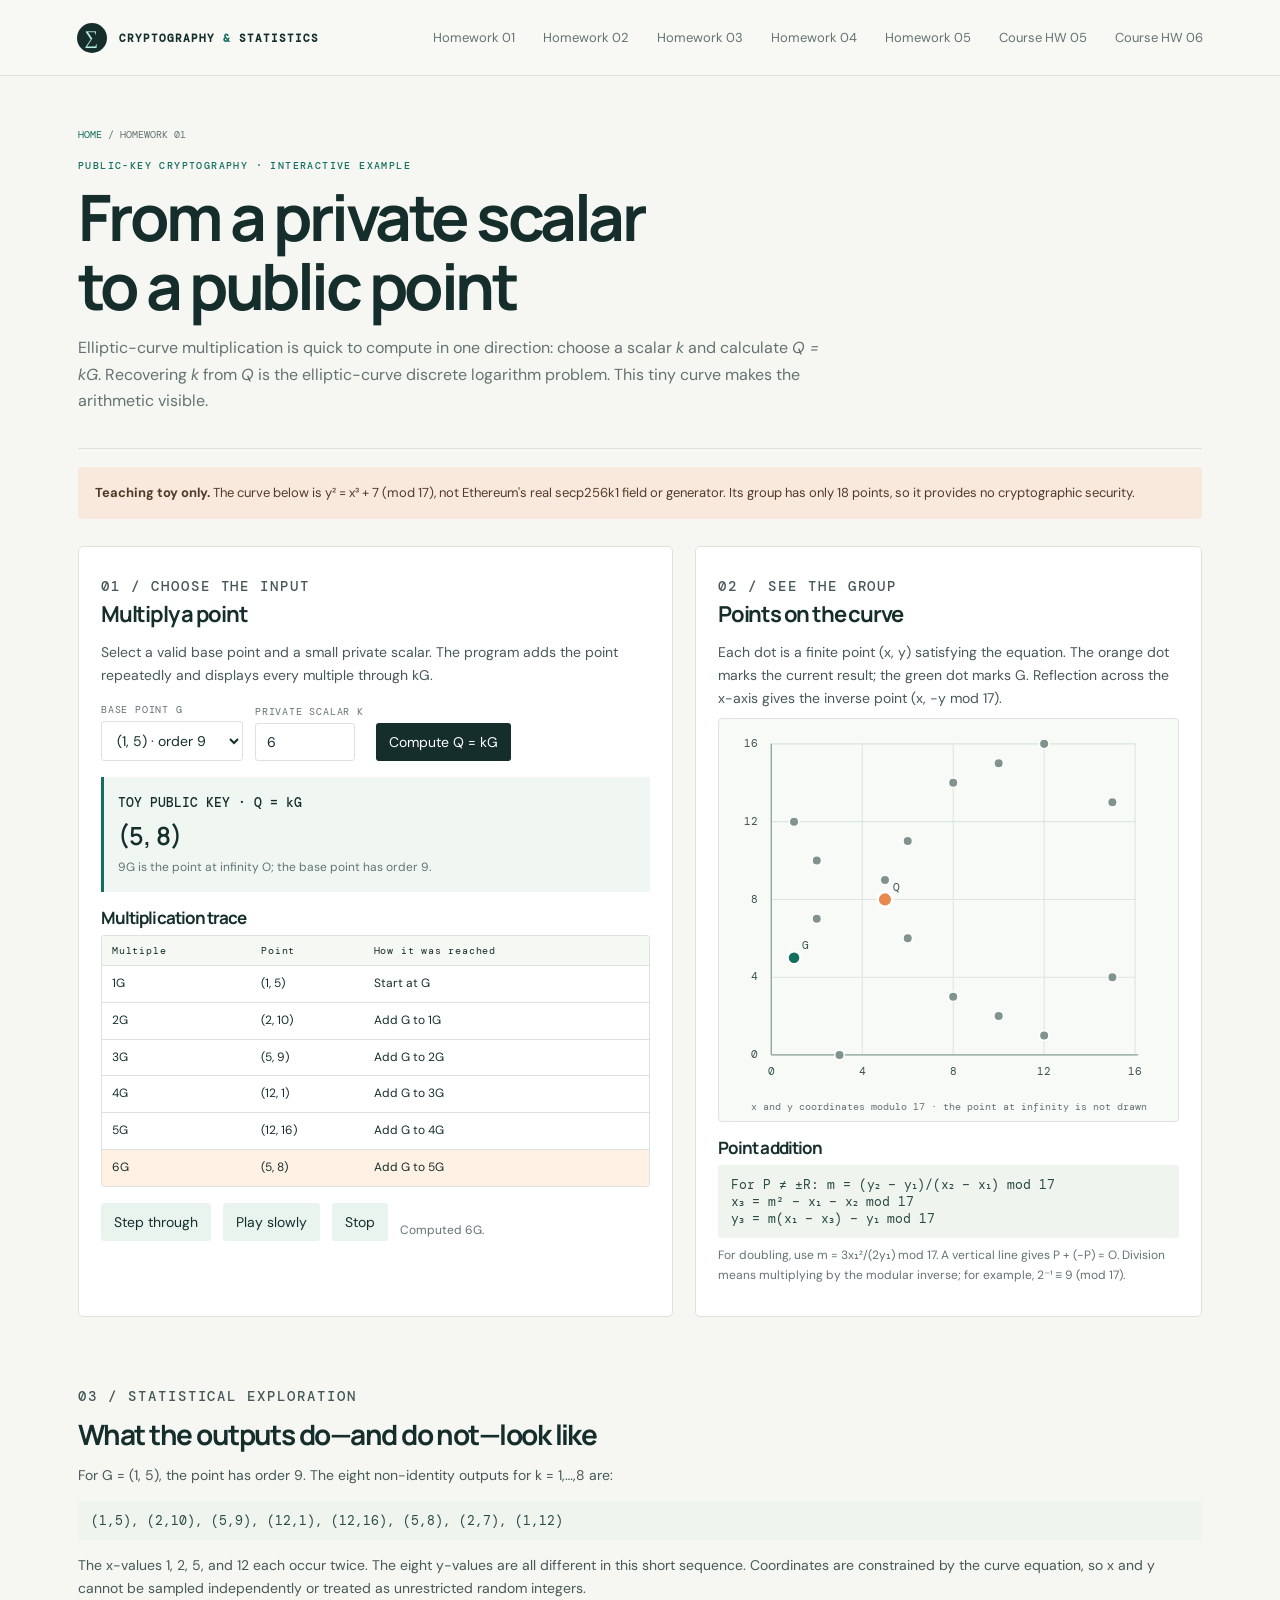
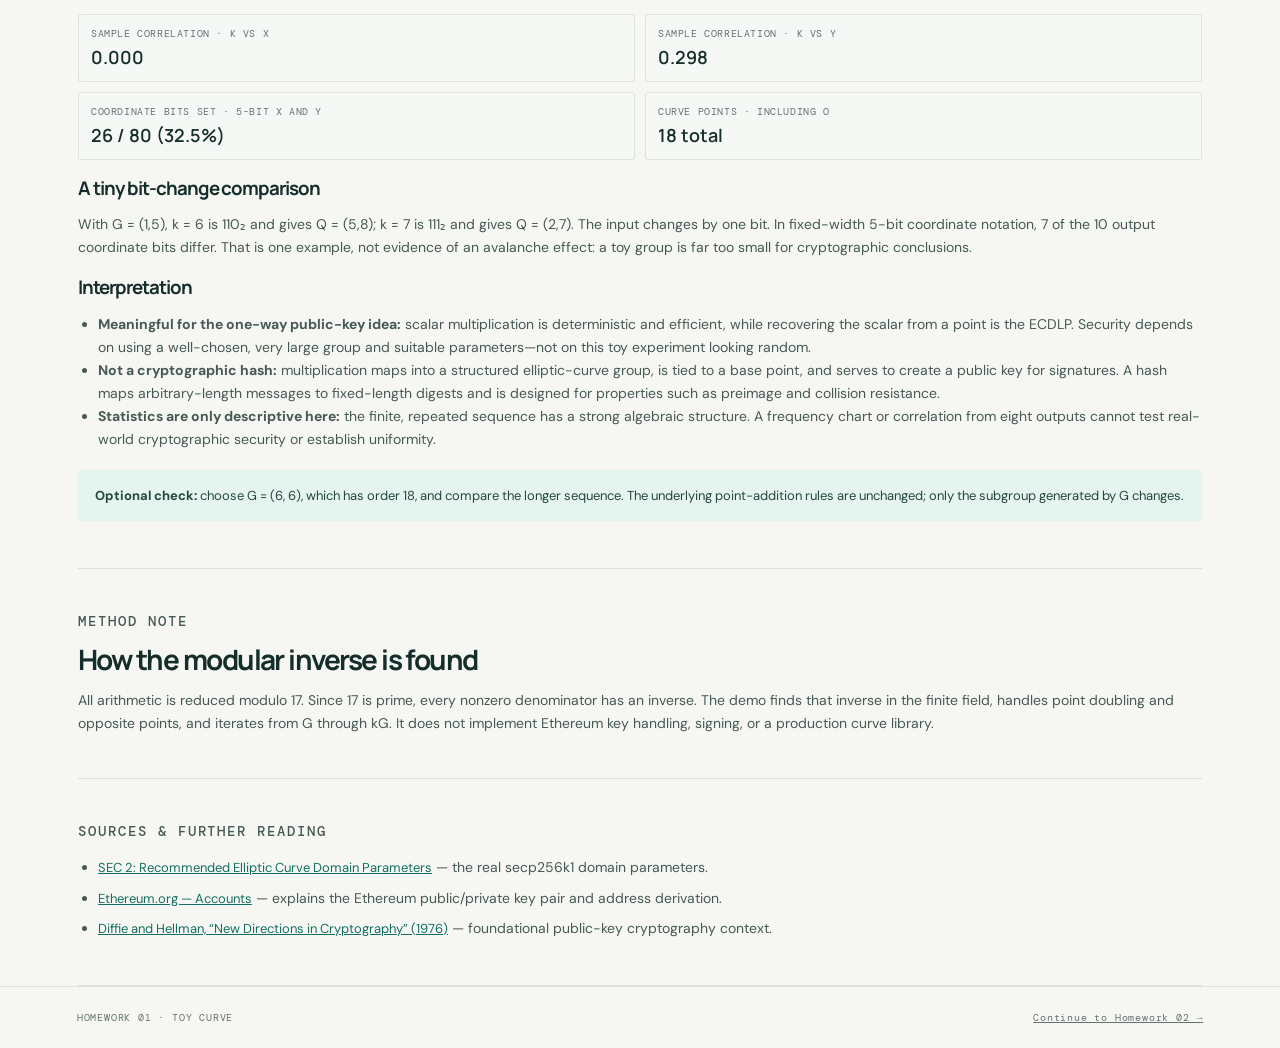
==== commit 1340774c: "Add statistical independence homework" ====
--- a/homework-1.html
+++ b/homework-1.html
@@ -1,34 +1,34 @@
-<!doctype html>
-<html lang="en">
-<head>
-  <meta charset="utf-8"><meta name="viewport" content="width=device-width, initial-scale=1">
-  <meta name="description" content="Interactive toy-curve elliptic scalar multiplication and a small statistical exploration.">
-  <title>Homework 01 — Private Scalar to Public Point</title><link rel="stylesheet" href="styles.css">
-</head>
-<body>
-  <header class="site-header"><a class="brand" href="index.html"><span class="brand-mark">∑</span><span>CRYPTOGRAPHY <i>&</i> STATISTICS</span></a><nav aria-label="Homework navigation"><a href="homework-1.html">Homework 01</a><a href="homework-2.html">Homework 02</a><a href="homework-3.html">Homework 03</a><a href="homework-4.html">Homework 04</a><a href="homework-5.html">Homework 05</a></nav></header>
-  <main>
-    <section class="page-intro"><div class="crumb"><a href="index.html">HOME</a> / HOMEWORK 01</div><p class="eyebrow">PUBLIC-KEY CRYPTOGRAPHY · INTERACTIVE EXAMPLE</p><h1>From a private scalar<br>to a public point</h1><p class="lead">Elliptic-curve multiplication is quick to compute in one direction: choose a scalar <em>k</em> and calculate <em>Q = kG</em>. Recovering <em>k</em> from <em>Q</em> is the elliptic-curve discrete logarithm problem. This tiny curve makes the arithmetic visible.</p></section>
-    <div class="callout"><strong>Teaching toy only.</strong> The curve below is y² = x³ + 7 (mod 17), not Ethereum's real secp256k1 field or generator. Its group has only 18 points, so it provides no cryptographic security.</div>
-    <section class="two-col" aria-label="Interactive elliptic-curve multiplication">
-      <div class="panel"><p class="kicker">01 / CHOOSE THE INPUT</p><h2>Multiply a point</h2><p>Select a valid base point and a small private scalar. The program adds the point repeatedly and displays every multiple through kG.</p>
-        <div class="controls"><div class="field"><label for="basepoint">Base point G</label><select id="basepoint"><option value="1,5" selected>(1, 5) · order 9</option><option value="6,6">(6, 6) · order 18</option></select></div><div class="field"><label for="scalar">Private scalar k</label><input id="scalar" type="number" min="1" max="17" value="6" inputmode="numeric"></div><button class="button-small" id="compute">Compute Q = kG</button></div>
-        <div class="result-box" aria-live="polite"><strong>TOY PUBLIC KEY · Q = kG</strong><span class="big" id="publicKey">(5, 8)</span><span class="small-note" id="orderNote">For this base point, 9G is the point at infinity O.</span></div>
-        <h3>Multiplication trace</h3><div class="table-wrap"><table class="data-table"><thead><tr><th>Multiple</th><th>Point</th><th>How it was reached</th></tr></thead><tbody id="trace"></tbody></table></div>
-        <div class="controls"><button class="button-small secondary" id="step">Step through</button><button class="button-small secondary" id="play">Play slowly</button><button class="button-small secondary" id="stop" disabled>Stop</button><span class="small-note" id="animationStatus" aria-live="polite">Ready.</span></div>
-      </div>
-      <div class="panel"><p class="kicker">02 / SEE THE GROUP</p><h2>Points on the curve</h2><p>Each dot is a finite point (x, y) satisfying the equation. The orange dot marks the current result; the green dot marks G. Reflection across the x-axis gives the inverse point (x, −y mod 17).</p><div class="curve-wrap"><svg id="curvePlot" viewBox="0 0 420 350" role="img" aria-label="Scatter plot of points on the toy elliptic curve"></svg><div class="curve-caption">x and y coordinates modulo 17 · the point at infinity is not drawn</div></div><h3>Point addition</h3><div class="formula">For P ≠ ±R: m = (y₂ − y₁)/(x₂ − x₁) mod 17<br>x₃ = m² − x₁ − x₂ mod 17<br>y₃ = m(x₁ − x₃) − y₁ mod 17</div><p class="small-note">For doubling, use m = 3x₁²/(2y₁) mod 17. A vertical line gives P + (−P) = O. Division means multiplying by the modular inverse; for example, 2⁻¹ ≡ 9 (mod 17).</p></div>
-    </section>
-    <section class="section"><p class="kicker">03 / STATISTICAL EXPLORATION</p><h2>What the outputs do—and do not—look like</h2><p>For G = (1, 5), the point has order 9. The eight non-identity outputs for k = 1,…,8 are:</p><div class="formula">(1,5), (2,10), (5,9), (12,1), (12,16), (5,8), (2,7), (1,12)</div><p>The x-values 1, 2, 5, and 12 each occur twice. The eight y-values are all different in this short sequence. Coordinates are constrained by the curve equation, so x and y cannot be sampled independently or treated as unrestricted random integers.</p>
-      <div class="stat-grid"><div class="stat-card"><span>Sample correlation · k vs x</span><strong>0.000</strong></div><div class="stat-card"><span>Sample correlation · k vs y</span><strong>0.298</strong></div><div class="stat-card"><span>Coordinate bits set · 5-bit x and y</span><strong>26 / 80 (32.5%)</strong></div><div class="stat-card"><span>Curve points · including O</span><strong>18 total</strong></div></div>
-      <h3>A tiny bit-change comparison</h3><p>With G = (1,5), k = 6 is 110₂ and gives Q = (5,8); k = 7 is 111₂ and gives Q = (2,7). The input changes by one bit. In fixed-width 5-bit coordinate notation, 7 of the 10 output coordinate bits differ. That is one example, not evidence of an avalanche effect: a toy group is far too small for cryptographic conclusions.</p>
-      <h3>Interpretation</h3><ul><li><strong>Meaningful for the one-way public-key idea:</strong> scalar multiplication is deterministic and efficient, while recovering the scalar from a point is the ECDLP. Security depends on using a well-chosen, very large group and suitable parameters—not on this toy experiment looking random.</li><li><strong>Not a cryptographic hash:</strong> multiplication maps into a structured elliptic-curve group, is tied to a base point, and serves to create a public key for signatures. A hash maps arbitrary-length messages to fixed-length digests and is designed for properties such as preimage and collision resistance.</li><li><strong>Statistics are only descriptive here:</strong> the finite, repeated sequence has a strong algebraic structure. A frequency chart or correlation from eight outputs cannot test real-world cryptographic security or establish uniformity.</li></ul>
-      <div class="callout teal"><strong>Optional check:</strong> choose G = (6, 6), which has order 18, and compare the longer sequence. The underlying point-addition rules are unchanged; only the subgroup generated by G changes.</div>
-    </section>
-    <section class="section"><p class="kicker">METHOD NOTE</p><h2>How the modular inverse is found</h2><p>All arithmetic is reduced modulo 17. Since 17 is prime, every nonzero denominator has an inverse. The demo finds that inverse in the finite field, handles point doubling and opposite points, and iterates from G through kG. It does not implement Ethereum key handling, signing, or a production curve library.</p></section>
-    <section class="section source-list"><p class="kicker">SOURCES & FURTHER READING</p><ul><li><a href="https://www.secg.org/sec2-v2.pdf" target="_blank" rel="noreferrer">SEC 2: Recommended Elliptic Curve Domain Parameters</a> — the real secp256k1 domain parameters.</li><li><a href="https://ethereum.org/en/developers/docs/accounts/" target="_blank" rel="noreferrer">Ethereum.org — Accounts</a> — explains the Ethereum public/private key pair and address derivation.</li><li><a href="https://doi.org/10.1145/359340.359342" target="_blank" rel="noreferrer">Diffie and Hellman, “New Directions in Cryptography” (1976)</a> — foundational public-key cryptography context.</li></ul></section>
-  </main>
-  <footer><span>HOMEWORK 01 · TOY CURVE</span><a href="homework-2.html">Continue to Homework 02 →</a></footer>
-  <script src="homework-1.js"></script>
-</body>
-</html>
+<!doctype html>
+<html lang="en">
+<head>
+  <meta charset="utf-8"><meta name="viewport" content="width=device-width, initial-scale=1">
+  <meta name="description" content="Interactive toy-curve elliptic scalar multiplication and a small statistical exploration.">
+  <title>Homework 01 — Private Scalar to Public Point</title><link rel="stylesheet" href="styles.css">
+</head>
+<body>
+  <header class="site-header"><a class="brand" href="index.html"><span class="brand-mark">∑</span><span>CRYPTOGRAPHY <i>&</i> STATISTICS</span></a><nav aria-label="Homework navigation"><a href="homework-1.html">Homework 01</a><a href="homework-2.html">Homework 02</a><a href="homework-3.html">Homework 03</a><a href="homework-4.html">Homework 04</a><a href="homework-5.html">Homework 05</a><a href="homework-6.html">Course HW 05</a><a href="homework-7.html">Course HW 06</a></nav></header>
+  <main>
+    <section class="page-intro"><div class="crumb"><a href="index.html">HOME</a> / HOMEWORK 01</div><p class="eyebrow">PUBLIC-KEY CRYPTOGRAPHY · INTERACTIVE EXAMPLE</p><h1>From a private scalar<br>to a public point</h1><p class="lead">Elliptic-curve multiplication is quick to compute in one direction: choose a scalar <em>k</em> and calculate <em>Q = kG</em>. Recovering <em>k</em> from <em>Q</em> is the elliptic-curve discrete logarithm problem. This tiny curve makes the arithmetic visible.</p></section>
+    <div class="callout"><strong>Teaching toy only.</strong> The curve below is y² = x³ + 7 (mod 17), not Ethereum's real secp256k1 field or generator. Its group has only 18 points, so it provides no cryptographic security.</div>
+    <section class="two-col" aria-label="Interactive elliptic-curve multiplication">
+      <div class="panel"><p class="kicker">01 / CHOOSE THE INPUT</p><h2>Multiply a point</h2><p>Select a valid base point and a small private scalar. The program adds the point repeatedly and displays every multiple through kG.</p>
+        <div class="controls"><div class="field"><label for="basepoint">Base point G</label><select id="basepoint"><option value="1,5" selected>(1, 5) · order 9</option><option value="6,6">(6, 6) · order 18</option></select></div><div class="field"><label for="scalar">Private scalar k</label><input id="scalar" type="number" min="1" max="17" value="6" inputmode="numeric"></div><button class="button-small" id="compute">Compute Q = kG</button></div>
+        <div class="result-box" aria-live="polite"><strong>TOY PUBLIC KEY · Q = kG</strong><span class="big" id="publicKey">(5, 8)</span><span class="small-note" id="orderNote">For this base point, 9G is the point at infinity O.</span></div>
+        <h3>Multiplication trace</h3><div class="table-wrap"><table class="data-table"><thead><tr><th>Multiple</th><th>Point</th><th>How it was reached</th></tr></thead><tbody id="trace"></tbody></table></div>
+        <div class="controls"><button class="button-small secondary" id="step">Step through</button><button class="button-small secondary" id="play">Play slowly</button><button class="button-small secondary" id="stop" disabled>Stop</button><span class="small-note" id="animationStatus" aria-live="polite">Ready.</span></div>
+      </div>
+      <div class="panel"><p class="kicker">02 / SEE THE GROUP</p><h2>Points on the curve</h2><p>Each dot is a finite point (x, y) satisfying the equation. The orange dot marks the current result; the green dot marks G. Reflection across the x-axis gives the inverse point (x, −y mod 17).</p><div class="curve-wrap"><svg id="curvePlot" viewBox="0 0 420 350" role="img" aria-label="Scatter plot of points on the toy elliptic curve"></svg><div class="curve-caption">x and y coordinates modulo 17 · the point at infinity is not drawn</div></div><h3>Point addition</h3><div class="formula">For P ≠ ±R: m = (y₂ − y₁)/(x₂ − x₁) mod 17<br>x₃ = m² − x₁ − x₂ mod 17<br>y₃ = m(x₁ − x₃) − y₁ mod 17</div><p class="small-note">For doubling, use m = 3x₁²/(2y₁) mod 17. A vertical line gives P + (−P) = O. Division means multiplying by the modular inverse; for example, 2⁻¹ ≡ 9 (mod 17).</p></div>
+    </section>
+    <section class="section"><p class="kicker">03 / STATISTICAL EXPLORATION</p><h2>What the outputs do—and do not—look like</h2><p>For G = (1, 5), the point has order 9. The eight non-identity outputs for k = 1,…,8 are:</p><div class="formula">(1,5), (2,10), (5,9), (12,1), (12,16), (5,8), (2,7), (1,12)</div><p>The x-values 1, 2, 5, and 12 each occur twice. The eight y-values are all different in this short sequence. Coordinates are constrained by the curve equation, so x and y cannot be sampled independently or treated as unrestricted random integers.</p>
+      <div class="stat-grid"><div class="stat-card"><span>Sample correlation · k vs x</span><strong>0.000</strong></div><div class="stat-card"><span>Sample correlation · k vs y</span><strong>0.298</strong></div><div class="stat-card"><span>Coordinate bits set · 5-bit x and y</span><strong>26 / 80 (32.5%)</strong></div><div class="stat-card"><span>Curve points · including O</span><strong>18 total</strong></div></div>
+      <h3>A tiny bit-change comparison</h3><p>With G = (1,5), k = 6 is 110₂ and gives Q = (5,8); k = 7 is 111₂ and gives Q = (2,7). The input changes by one bit. In fixed-width 5-bit coordinate notation, 7 of the 10 output coordinate bits differ. That is one example, not evidence of an avalanche effect: a toy group is far too small for cryptographic conclusions.</p>
+      <h3>Interpretation</h3><ul><li><strong>Meaningful for the one-way public-key idea:</strong> scalar multiplication is deterministic and efficient, while recovering the scalar from a point is the ECDLP. Security depends on using a well-chosen, very large group and suitable parameters—not on this toy experiment looking random.</li><li><strong>Not a cryptographic hash:</strong> multiplication maps into a structured elliptic-curve group, is tied to a base point, and serves to create a public key for signatures. A hash maps arbitrary-length messages to fixed-length digests and is designed for properties such as preimage and collision resistance.</li><li><strong>Statistics are only descriptive here:</strong> the finite, repeated sequence has a strong algebraic structure. A frequency chart or correlation from eight outputs cannot test real-world cryptographic security or establish uniformity.</li></ul>
+      <div class="callout teal"><strong>Optional check:</strong> choose G = (6, 6), which has order 18, and compare the longer sequence. The underlying point-addition rules are unchanged; only the subgroup generated by G changes.</div>
+    </section>
+    <section class="section"><p class="kicker">METHOD NOTE</p><h2>How the modular inverse is found</h2><p>All arithmetic is reduced modulo 17. Since 17 is prime, every nonzero denominator has an inverse. The demo finds that inverse in the finite field, handles point doubling and opposite points, and iterates from G through kG. It does not implement Ethereum key handling, signing, or a production curve library.</p></section>
+    <section class="section source-list"><p class="kicker">SOURCES & FURTHER READING</p><ul><li><a href="https://www.secg.org/sec2-v2.pdf" target="_blank" rel="noreferrer">SEC 2: Recommended Elliptic Curve Domain Parameters</a> — the real secp256k1 domain parameters.</li><li><a href="https://ethereum.org/en/developers/docs/accounts/" target="_blank" rel="noreferrer">Ethereum.org — Accounts</a> — explains the Ethereum public/private key pair and address derivation.</li><li><a href="https://doi.org/10.1145/359340.359342" target="_blank" rel="noreferrer">Diffie and Hellman, “New Directions in Cryptography” (1976)</a> — foundational public-key cryptography context.</li></ul></section>
+  </main>
+  <footer><span>HOMEWORK 01 · TOY CURVE</span><a href="homework-2.html">Continue to Homework 02 →</a></footer>
+  <script src="homework-1.js"></script>
+</body>
+</html>
--- a/styles.css
+++ b/styles.css
@@ -1,7 +1,7 @@
 @import url('https://fonts.googleapis.com/css2?family=DM+Mono:wght@400;500&family=DM+Sans:wght@400;500;600;700&family=Manrope:wght@400;500;600;700;800&display=swap');
 :root{--ink:#152e2c;--muted:#647371;--paper:#f6f7f2;--white:#fff;--line:#dce3dc;--teal:#b9ece0;--teal-deep:#156f61;--orange:#f4b889;--plum:#b0a2cc;--mono:'DM Mono',monospace;--sans:'DM Sans',sans-serif;--display:'Manrope',sans-serif}*{box-sizing:border-box}html{scroll-behavior:smooth}body{margin:0;background:var(--paper);color:var(--ink);font:16px/1.65 var(--sans)}a{color:inherit}.site-header{height:76px;padding:0 clamp(22px,6vw,92px);display:flex;align-items:center;justify-content:space-between;border-bottom:1px solid var(--line);background:#f8f9f5}.brand{text-decoration:none;display:flex;gap:12px;align-items:center;font:600 11px var(--mono);letter-spacing:.09em}.brand i{color:var(--teal-deep);font-style:normal}.brand-mark{display:grid;place-items:center;background:var(--ink);color:var(--teal);width:30px;height:30px;border-radius:50%;font:500 19px Georgia}.site-header nav{display:flex;gap:28px}.site-header nav a,.text-link{font-size:13px;text-decoration:none;color:var(--muted)}.site-header nav a:hover,.text-link:hover{color:var(--teal-deep)}main{max-width:1180px;margin:0 auto;padding:0 28px}.hero{position:relative;min-height:480px;display:grid;grid-template-columns:1fr .9fr;align-items:center;gap:32px;padding:70px 0 65px}.eyebrow,.card-number,.kicker,.micro-label{font:500 10px var(--mono);letter-spacing:.14em;color:var(--teal-deep)}h1,h2,h3{font-family:var(--display);letter-spacing:-.055em;line-height:1.08;margin:0}h1{font-size:clamp(50px,7vw,84px);font-weight:700}.hero h1 span{color:var(--teal-deep)}.lead{max-width:590px;color:var(--muted);font-size:18px;margin:23px 0 30px}.hero-links{display:flex;align-items:center;gap:22px}.button{display:inline-flex;align-items:center;gap:16px;padding:13px 18px;text-decoration:none;font-size:13px;font-weight:600}.button-dark{background:var(--ink);color:white;border-radius:3px}.button-dark span{font-size:17px;color:var(--teal)}.hero-art{height:340px;position:relative;display:grid;place-items:center}.orbit{position:absolute;border:1px solid #afc7be;border-radius:50%;transform:rotate(-28deg)}.orbit-a{width:325px;height:145px}.orbit-b{width:325px;height:145px;transform:rotate(32deg)}.orbit-c{width:240px;height:240px;border-color:#e1b793}.hero-art:before{content:'';position:absolute;width:190px;height:190px;border-radius:50%;background:#e2f4ed}.hero-art:after{content:'';position:absolute;width:100px;height:100px;border-radius:50%;background:var(--ink)}.art-dot{position:absolute;z-index:2;width:13px;height:13px;border-radius:50%;background:var(--orange);border:3px solid var(--paper)}.dot-one{top:45px;left:56%}.dot-two{bottom:67px;left:21%;background:var(--teal-deep)}.dot-three{right:12%;top:57%;background:var(--plum)}.art-label{position:absolute;z-index:3;font:11px var(--mono);background:var(--paper);padding:2px 6px}.label-one{top:40px;left:28%}.label-two{right:8%;top:25%}.label-three{bottom:20px;right:26%}.home-cards{display:grid;grid-template-columns:1fr 1fr;gap:18px}.home-card{display:block;padding:28px 30px 25px;min-height:258px;text-decoration:none;border-radius:5px;transition:transform .2s}.home-card:hover{transform:translateY(-3px)}.card-teal{background:var(--teal)}.card-orange{background:#f9dfca}.home-card h2{font-size:30px;margin:24px 0 13px}.home-card p{max-width:490px;color:#425955;font-size:14px;margin:0 0 18px}.home-card .card-cta{font-size:12px;font-weight:700}.card-cta b{margin-left:9px}.closing-note{display:flex;align-items:center;gap:13px;padding:23px 0;color:var(--muted);font-size:12px}.note-icon{font-size:17px;color:var(--teal-deep)}footer{border-top:1px solid var(--line);display:flex;justify-content:space-between;padding:24px clamp(22px,6vw,92px);font:10px var(--mono);letter-spacing:.08em;color:var(--muted)}
 .page-intro{padding:52px 0 34px;border-bottom:1px solid var(--line)}.page-intro h1{font-size:clamp(38px,5.6vw,64px);margin:10px 0 15px}.page-intro .lead{margin:0;max-width:760px;font-size:16px}.crumb{font:10px var(--mono);color:var(--muted);margin-bottom:18px}.crumb a{color:var(--teal-deep);text-decoration:none}.two-col{display:grid;grid-template-columns:minmax(0,1.08fr) minmax(300px,.92fr);gap:22px;margin:27px 0}.panel{background:var(--white);border:1px solid var(--line);border-radius:5px;padding:22px}.panel h2{font-size:22px;margin:2px 0 14px}.panel h3{font-size:17px;margin:17px 0 8px}.panel p{margin:8px 0;color:#475956;font-size:14px}.controls{display:flex;flex-wrap:wrap;align-items:end;gap:12px;margin:16px 0}.field{display:grid;gap:5px}.field label{font:10px var(--mono);letter-spacing:.08em;text-transform:uppercase;color:var(--muted)}input,select,button{font:14px var(--sans)}input,select{border:1px solid var(--line);background:#fff;padding:9px 11px;border-radius:3px;color:var(--ink)}input[type=number]{width:100px}.button-small{border:0;border-radius:3px;padding:10px 13px;background:var(--ink);color:white;cursor:pointer}.button-small.secondary{background:#e9f4ef;color:var(--ink)}.result-box{background:#f0f7f3;border-left:3px solid var(--teal-deep);padding:12px 14px;margin:14px 0}.result-box strong{font:500 13px var(--mono)}.result-box .big{display:block;font:600 25px var(--display);margin-top:3px}.curve-wrap{background:#f7faf6;border:1px solid var(--line);border-radius:4px;padding:8px}.curve-wrap svg{display:block;width:100%;height:auto}.curve-grid{stroke:#dce5de;stroke-width:1}.curve-axis{stroke:#8da39b;stroke-width:1.2}.curve-point{fill:#81938d;stroke:#fff;stroke-width:1.4}.curve-base{fill:var(--teal-deep);stroke:white;stroke-width:2}.curve-current{fill:#e98950;stroke:white;stroke-width:2.5}.curve-label{font:10px var(--mono);fill:#38524c}.curve-caption{font:10px var(--mono);color:var(--muted);text-align:center;padding:4px 0 0}.table-wrap{overflow:auto;max-height:260px;border:1px solid var(--line);border-radius:3px}.data-table{width:100%;border-collapse:collapse;font-size:12px}.data-table th,.data-table td{text-align:left;padding:8px 10px;border-bottom:1px solid var(--line);white-space:nowrap}.data-table th{font:10px var(--mono);letter-spacing:.08em;background:#f6f8f4;position:sticky;top:0}.data-table tr:last-child td{border-bottom:0}.data-table tr.active td{background:#fff1e4}.stat-grid{display:grid;grid-template-columns:repeat(2,minmax(0,1fr));gap:10px}.stat-card{background:#f5f8f4;border:1px solid var(--line);padding:12px;border-radius:3px}.stat-card span{display:block;color:var(--muted);font:10px var(--mono);text-transform:uppercase;letter-spacing:.06em}.stat-card strong{display:block;font:600 18px var(--display);margin-top:5px}.callout{padding:15px 17px;background:#f9e9dc;border-radius:3px;margin:18px 0;color:#513a2b;font-size:13px}.callout.teal{background:#e5f4ee;color:#24483e}.section{padding:29px 0;border-bottom:1px solid var(--line)}.section h2{font-size:28px;margin:0 0 15px}.section h3{margin:18px 0 7px}.section p,.section li{font-size:14px;color:#475956}.section ul{padding-left:20px}.formula{font:13px var(--mono);padding:11px 13px;background:#eff4ef;border-radius:3px;overflow-wrap:anywhere;color:#294b41}.timeline{display:grid;grid-template-columns:repeat(4,1fr);gap:12px;margin-top:17px}.time-item{padding:13px;border-top:2px solid var(--teal-deep);background:#fff}.time-item b{font:500 11px var(--mono);color:var(--teal-deep)}.time-item p{font-size:12px;margin:5px 0 0}.pipeline{display:flex;flex-wrap:wrap;align-items:stretch;gap:7px;margin:19px 0}.pipe-step{min-width:105px;flex:1;padding:12px;background:#eaf4ef;border-radius:3px}.pipe-step:nth-child(4n+2){background:#f8e7d9}.pipe-step b{display:block;font-size:12px}.pipe-step small{display:block;color:var(--muted);font-size:10px;margin-top:3px}.pipe-arrow{align-self:center;color:#8b9d96}.source-list a{font-size:13px;color:var(--teal-deep);overflow-wrap:anywhere}.source-list li{margin:7px 0}.small-note{font-size:12px!important;color:var(--muted)!important}.tag{display:inline-block;padding:4px 8px;background:#ebf2ed;border-radius:20px;font:10px var(--mono);color:var(--teal-deep);margin-right:5px}.visually-hidden{position:absolute;width:1px;height:1px;padding:0;margin:-1px;overflow:hidden;clip:rect(0,0,0,0);white-space:nowrap;border:0}
-@media(max-width:760px){.site-header{height:auto;min-height:66px;padding:13px 18px}.site-header nav{gap:12px}.brand{font-size:9px;gap:7px}.hero{grid-template-columns:1fr;padding:47px 0 28px;gap:0}.hero-art{height:220px;grid-row:1;margin-bottom:6px}.hero-art:before{width:130px;height:130px}.hero-art:after{width:66px;height:66px}.orbit-a,.orbit-b{width:260px;height:112px}.orbit-c{width:190px;height:190px}.home-cards,.two-col{grid-template-columns:1fr}.home-card{min-height:unset}.timeline{grid-template-columns:repeat(2,1fr)}footer{gap:10px;flex-wrap:wrap}main{padding:0 18px}.page-intro{padding-top:36px}.stat-grid{grid-template-columns:1fr 1fr}}
+@media(max-width:760px){.site-header{height:auto;min-height:66px;padding:13px 18px}.site-header nav{flex-wrap:wrap;justify-content:flex-end;max-width:68%;gap:3px 10px}.site-header nav a{font-size:11px}.brand{font-size:9px;gap:7px}.hero{grid-template-columns:1fr;padding:47px 0 28px;gap:0}.hero-art{height:220px;grid-row:1;margin-bottom:6px}.hero-art:before{width:130px;height:130px}.hero-art:after{width:66px;height:66px}.orbit-a,.orbit-b{width:260px;height:112px}.orbit-c{width:190px;height:190px}.home-cards,.two-col{grid-template-columns:1fr}.home-card{min-height:unset}.timeline{grid-template-columns:repeat(2,1fr)}footer{gap:10px;flex-wrap:wrap}main{padding:0 18px}.page-intro{padding-top:36px}.stat-grid{grid-template-columns:1fr 1fr}}
 .home-cards{grid-template-columns:repeat(2,minmax(0,1fr))}.card-plum{background:#e7e0f0}.card-plum .card-number{color:#665586}
 @media(max-width:980px){.home-cards{grid-template-columns:repeat(2,minmax(0,1fr))}}
 @media(max-width:760px){.home-cards{grid-template-columns:1fr}}
